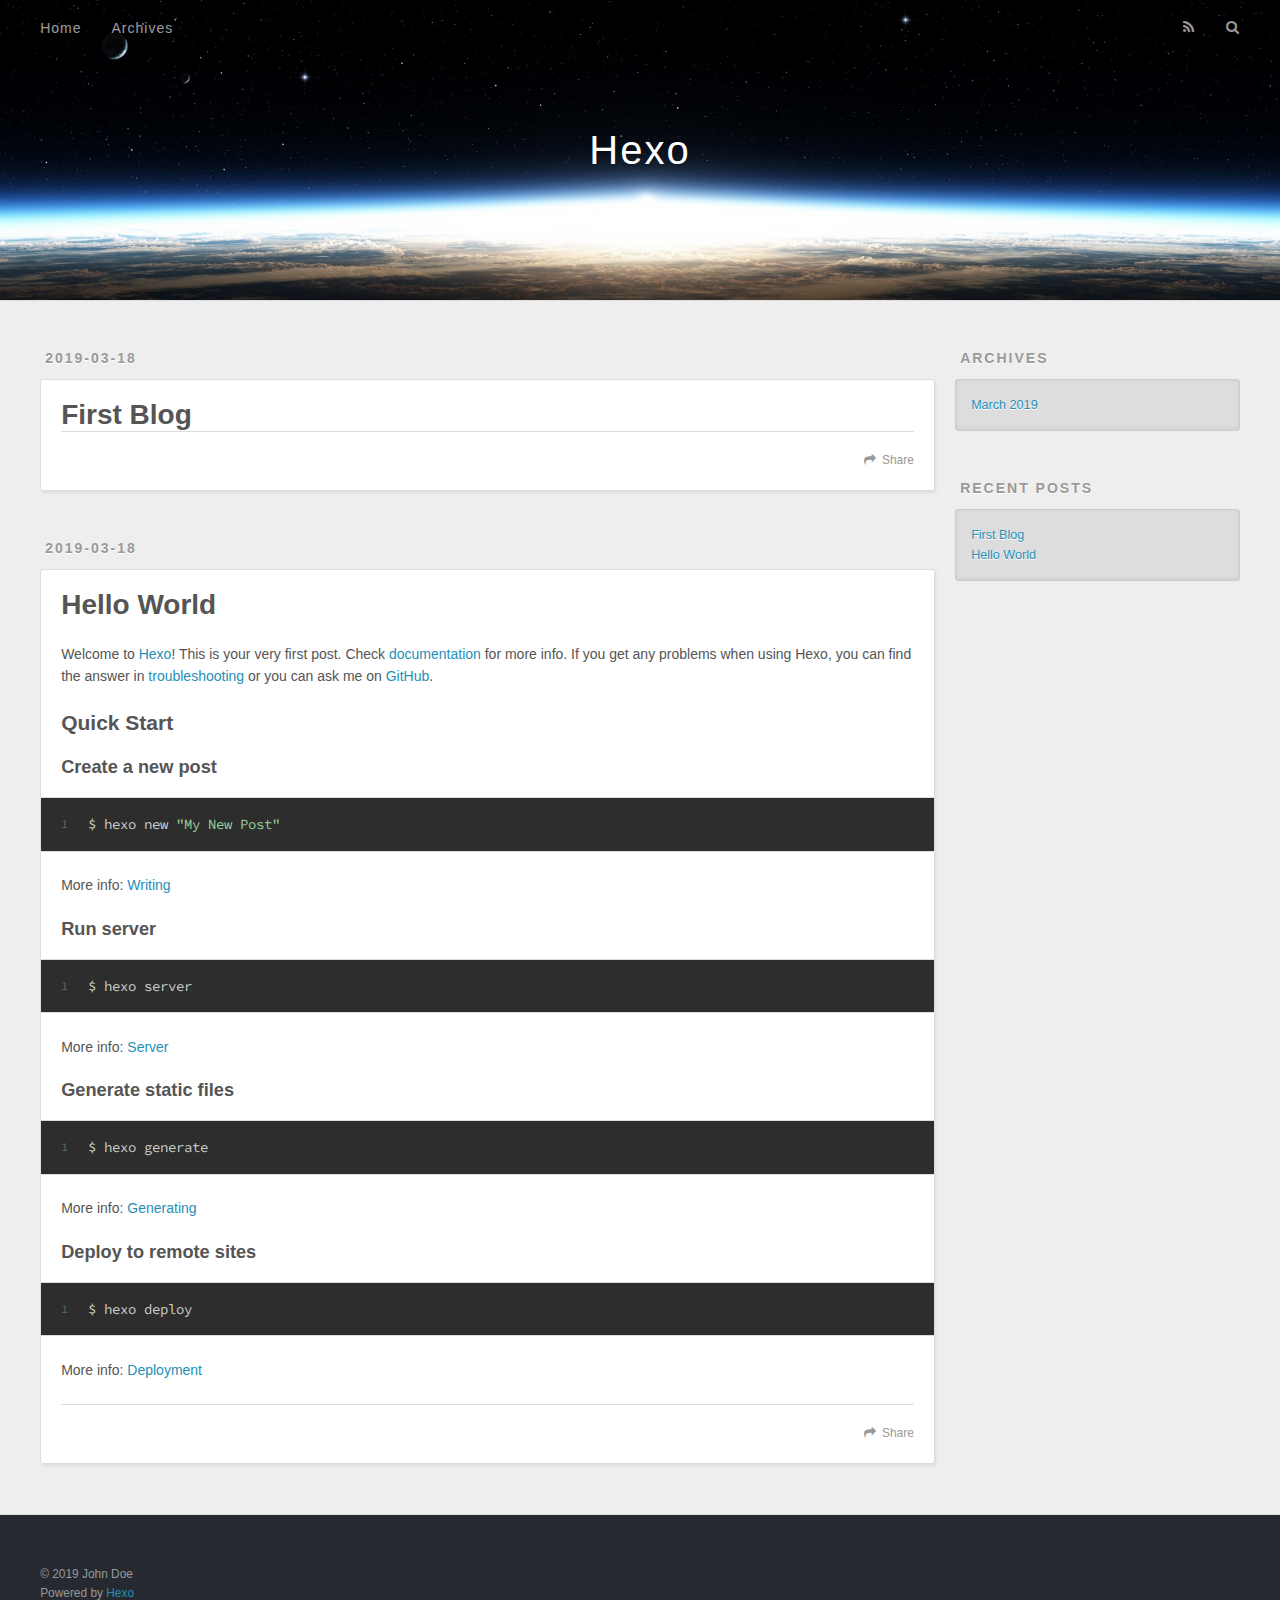
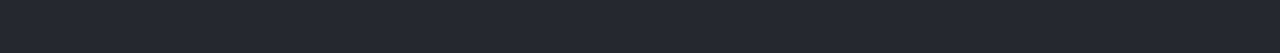
==== index.html @ 34f28dd3 "Site updated: 2019-03-18 21:57:02" ====
<!DOCTYPE html>
<html>
<head><meta name="generator" content="Hexo 3.8.0">
  <meta charset="utf-8">
  

  
  <title>Hexo</title>
  <meta name="viewport" content="width=device-width, initial-scale=1, maximum-scale=1">
  <meta property="og:type" content="website">
<meta property="og:title" content="Hexo">
<meta property="og:url" content="http://yoursite.com/index.html">
<meta property="og:site_name" content="Hexo">
<meta property="og:locale" content="default">
<meta name="twitter:card" content="summary">
<meta name="twitter:title" content="Hexo">
  
    <link rel="alternate" href="/atom.xml" title="Hexo" type="application/atom+xml">
  
  
    <link rel="icon" href="/favicon.png">
  
  
    <link href="//fonts.googleapis.com/css?family=Source+Code+Pro" rel="stylesheet" type="text/css">
  
  <link rel="stylesheet" href="/css/style.css">
</head>
</html>
<body>
  <div id="container">
    <div id="wrap">
      <header id="header">
  <div id="banner"></div>
  <div id="header-outer" class="outer">
    <div id="header-title" class="inner">
      <h1 id="logo-wrap">
        <a href="/" id="logo">Hexo</a>
      </h1>
      
    </div>
    <div id="header-inner" class="inner">
      <nav id="main-nav">
        <a id="main-nav-toggle" class="nav-icon"></a>
        
          <a class="main-nav-link" href="/">Home</a>
        
          <a class="main-nav-link" href="/archives">Archives</a>
        
      </nav>
      <nav id="sub-nav">
        
          <a id="nav-rss-link" class="nav-icon" href="/atom.xml" title="RSS Feed"></a>
        
        <a id="nav-search-btn" class="nav-icon" title="Search"></a>
      </nav>
      <div id="search-form-wrap">
        <form action="//google.com/search" method="get" accept-charset="UTF-8" class="search-form"><input type="search" name="q" class="search-form-input" placeholder="Search"><button type="submit" class="search-form-submit">&#xF002;</button><input type="hidden" name="sitesearch" value="http://yoursite.com"></form>
      </div>
    </div>
  </div>
</header>
      <div class="outer">
        <section id="main">
  
    <article id="post-First-Blog" class="article article-type-post" itemscope itemprop="blogPost">
  <div class="article-meta">
    <a href="/2019/03/18/First-Blog/" class="article-date">
  <time datetime="2019-03-18T13:56:18.000Z" itemprop="datePublished">2019-03-18</time>
</a>
    
  </div>
  <div class="article-inner">
    
    
      <header class="article-header">
        
  
    <h1 itemprop="name">
      <a class="article-title" href="/2019/03/18/First-Blog/">First Blog</a>
    </h1>
  

      </header>
    
    <div class="article-entry" itemprop="articleBody">
      
        
      
    </div>
    <footer class="article-footer">
      <a data-url="http://yoursite.com/2019/03/18/First-Blog/" data-id="cjteexrfp0001g3ovxm70v7v3" class="article-share-link">Share</a>
      
      
    </footer>
  </div>
  
</article>


  
    <article id="post-hello-world" class="article article-type-post" itemscope itemprop="blogPost">
  <div class="article-meta">
    <a href="/2019/03/18/hello-world/" class="article-date">
  <time datetime="2019-03-18T13:28:15.375Z" itemprop="datePublished">2019-03-18</time>
</a>
    
  </div>
  <div class="article-inner">
    
    
      <header class="article-header">
        
  
    <h1 itemprop="name">
      <a class="article-title" href="/2019/03/18/hello-world/">Hello World</a>
    </h1>
  

      </header>
    
    <div class="article-entry" itemprop="articleBody">
      
        <p>Welcome to <a href="https://hexo.io/" target="_blank" rel="noopener">Hexo</a>! This is your very first post. Check <a href="https://hexo.io/docs/" target="_blank" rel="noopener">documentation</a> for more info. If you get any problems when using Hexo, you can find the answer in <a href="https://hexo.io/docs/troubleshooting.html" target="_blank" rel="noopener">troubleshooting</a> or you can ask me on <a href="https://github.com/hexojs/hexo/issues" target="_blank" rel="noopener">GitHub</a>.</p>
<h2 id="Quick-Start"><a href="#Quick-Start" class="headerlink" title="Quick Start"></a>Quick Start</h2><h3 id="Create-a-new-post"><a href="#Create-a-new-post" class="headerlink" title="Create a new post"></a>Create a new post</h3><figure class="highlight bash"><table><tr><td class="gutter"><pre><span class="line">1</span><br></pre></td><td class="code"><pre><span class="line">$ hexo new <span class="string">"My New Post"</span></span><br></pre></td></tr></table></figure>
<p>More info: <a href="https://hexo.io/docs/writing.html" target="_blank" rel="noopener">Writing</a></p>
<h3 id="Run-server"><a href="#Run-server" class="headerlink" title="Run server"></a>Run server</h3><figure class="highlight bash"><table><tr><td class="gutter"><pre><span class="line">1</span><br></pre></td><td class="code"><pre><span class="line">$ hexo server</span><br></pre></td></tr></table></figure>
<p>More info: <a href="https://hexo.io/docs/server.html" target="_blank" rel="noopener">Server</a></p>
<h3 id="Generate-static-files"><a href="#Generate-static-files" class="headerlink" title="Generate static files"></a>Generate static files</h3><figure class="highlight bash"><table><tr><td class="gutter"><pre><span class="line">1</span><br></pre></td><td class="code"><pre><span class="line">$ hexo generate</span><br></pre></td></tr></table></figure>
<p>More info: <a href="https://hexo.io/docs/generating.html" target="_blank" rel="noopener">Generating</a></p>
<h3 id="Deploy-to-remote-sites"><a href="#Deploy-to-remote-sites" class="headerlink" title="Deploy to remote sites"></a>Deploy to remote sites</h3><figure class="highlight bash"><table><tr><td class="gutter"><pre><span class="line">1</span><br></pre></td><td class="code"><pre><span class="line">$ hexo deploy</span><br></pre></td></tr></table></figure>
<p>More info: <a href="https://hexo.io/docs/deployment.html" target="_blank" rel="noopener">Deployment</a></p>

      
    </div>
    <footer class="article-footer">
      <a data-url="http://yoursite.com/2019/03/18/hello-world/" data-id="cjteexrfd0000g3ov38d8cjdl" class="article-share-link">Share</a>
      
      
    </footer>
  </div>
  
</article>


  


</section>
        
          <aside id="sidebar">
  
    

  
    

  
    
  
    
  <div class="widget-wrap">
    <h3 class="widget-title">Archives</h3>
    <div class="widget">
      <ul class="archive-list"><li class="archive-list-item"><a class="archive-list-link" href="/archives/2019/03/">March 2019</a></li></ul>
    </div>
  </div>


  
    
  <div class="widget-wrap">
    <h3 class="widget-title">Recent Posts</h3>
    <div class="widget">
      <ul>
        
          <li>
            <a href="/2019/03/18/First-Blog/">First Blog</a>
          </li>
        
          <li>
            <a href="/2019/03/18/hello-world/">Hello World</a>
          </li>
        
      </ul>
    </div>
  </div>

  
</aside>
        
      </div>
      <footer id="footer">
  
  <div class="outer">
    <div id="footer-info" class="inner">
      &copy; 2019 John Doe<br>
      Powered by <a href="http://hexo.io/" target="_blank">Hexo</a>
    </div>
  </div>
</footer>
    </div>
    <nav id="mobile-nav">
  
    <a href="/" class="mobile-nav-link">Home</a>
  
    <a href="/archives" class="mobile-nav-link">Archives</a>
  
</nav>
    

<script src="//ajax.googleapis.com/ajax/libs/jquery/2.0.3/jquery.min.js"></script>


  <link rel="stylesheet" href="/fancybox/jquery.fancybox.css">
  <script src="/fancybox/jquery.fancybox.pack.js"></script>


<script src="/js/script.js"></script>



  </div>
</body>
</html>
---- css/style.css ----
body {
  width: 100%;
}
body:before,
body:after {
  content: "";
  display: table;
}
body:after {
  clear: both;
}
html,
body,
div,
span,
applet,
object,
iframe,
h1,
h2,
h3,
h4,
h5,
h6,
p,
blockquote,
pre,
a,
abbr,
acronym,
address,
big,
cite,
code,
del,
dfn,
em,
img,
ins,
kbd,
q,
s,
samp,
small,
strike,
strong,
sub,
sup,
tt,
var,
dl,
dt,
dd,
ol,
ul,
li,
fieldset,
form,
label,
legend,
table,
caption,
tbody,
tfoot,
thead,
tr,
th,
td {
  margin: 0;
  padding: 0;
  border: 0;
  outline: 0;
  font-weight: inherit;
  font-style: inherit;
  font-family: inherit;
  font-size: 100%;
  vertical-align: baseline;
}
body {
  line-height: 1;
  color: #000;
  background: #fff;
}
ol,
ul {
  list-style: none;
}
table {
  border-collapse: separate;
  border-spacing: 0;
  vertical-align: middle;
}
caption,
th,
td {
  text-align: left;
  font-weight: normal;
  vertical-align: middle;
}
a img {
  border: none;
}
input,
button {
  margin: 0;
  padding: 0;
}
input::-moz-focus-inner,
button::-moz-focus-inner {
  border: 0;
  padding: 0;
}
@font-face {
  font-family: FontAwesome;
  font-style: normal;
  font-weight: normal;
  src: url("fonts/fontawesome-webfont.eot?v=#4.0.3");
  src: url("fonts/fontawesome-webfont.eot?#iefix&v=#4.0.3") format("embedded-opentype"), url("fonts/fontawesome-webfont.woff?v=#4.0.3") format("woff"), url("fonts/fontawesome-webfont.ttf?v=#4.0.3") format("truetype"), url("fonts/fontawesome-webfont.svg#fontawesomeregular?v=#4.0.3") format("svg");
}
html,
body,
#container {
  height: 100%;
}
body {
  background: #eee;
  font: 14px -apple-system, BlinkMacSystemFont, "Segoe UI", "Roboto", "Oxygen", "Ubuntu", "Cantarell", "Fira Sans", "Droid Sans", "Helvetica Neue", sans-serif;
  -webkit-text-size-adjust: 100%;
}
.outer {
  max-width: 1220px;
  margin: 0 auto;
  padding: 0 20px;
}
.outer:before,
.outer:after {
  content: "";
  display: table;
}
.outer:after {
  clear: both;
}
.inner {
  display: inline;
  float: left;
  width: 98.33333333333333%;
  margin: 0 0.833333333333333%;
}
.left,
.alignleft {
  float: left;
}
.right,
.alignright {
  float: right;
}
.clear {
  clear: both;
}
#container {
  position: relative;
}
.mobile-nav-on {
  overflow: hidden;
}
#wrap {
  height: 100%;
  width: 100%;
  position: absolute;
  top: 0;
  left: 0;
  -webkit-transition: 0.2s ease-out;
  -moz-transition: 0.2s ease-out;
  -ms-transition: 0.2s ease-out;
  transition: 0.2s ease-out;
  z-index: 1;
  background: #eee;
}
.mobile-nav-on #wrap {
  left: 280px;
}
@media screen and (min-width: 768px) {
  #main {
    display: inline;
    float: left;
    width: 73.33333333333333%;
    margin: 0 0.833333333333333%;
  }
}
.article-date,
.article-category-link,
.archive-year,
.widget-title {
  text-decoration: none;
  text-transform: uppercase;
  letter-spacing: 2px;
  color: #999;
  margin-bottom: 1em;
  margin-left: 5px;
  line-height: 1em;
  text-shadow: 0 1px #fff;
  font-weight: bold;
}
.article-inner,
.archive-article-inner {
  background: #fff;
  -webkit-box-shadow: 1px 2px 3px #ddd;
  box-shadow: 1px 2px 3px #ddd;
  border: 1px solid #ddd;
  border-radius: 3px;
}
.article-entry h1,
.widget h1 {
  font-size: 2em;
}
.article-entry h2,
.widget h2 {
  font-size: 1.5em;
}
.article-entry h3,
.widget h3 {
  font-size: 1.3em;
}
.article-entry h4,
.widget h4 {
  font-size: 1.2em;
}
.article-entry h5,
.widget h5 {
  font-size: 1em;
}
.article-entry h6,
.widget h6 {
  font-size: 1em;
  color: #999;
}
.article-entry hr,
.widget hr {
  border: 1px dashed #ddd;
}
.article-entry strong,
.widget strong {
  font-weight: bold;
}
.article-entry em,
.widget em,
.article-entry cite,
.widget cite {
  font-style: italic;
}
.article-entry sup,
.widget sup,
.article-entry sub,
.widget sub {
  font-size: 0.75em;
  line-height: 0;
  position: relative;
  vertical-align: baseline;
}
.article-entry sup,
.widget sup {
  top: -0.5em;
}
.article-entry sub,
.widget sub {
  bottom: -0.2em;
}
.article-entry small,
.widget small {
  font-size: 0.85em;
}
.article-entry acronym,
.widget acronym,
.article-entry abbr,
.widget abbr {
  border-bottom: 1px dotted;
}
.article-entry ul,
.widget ul,
.article-entry ol,
.widget ol,
.article-entry dl,
.widget dl {
  margin: 0 20px;
  line-height: 1.6em;
}
.article-entry ul ul,
.widget ul ul,
.article-entry ol ul,
.widget ol ul,
.article-entry ul ol,
.widget ul ol,
.article-entry ol ol,
.widget ol ol {
  margin-top: 0;
  margin-bottom: 0;
}
.article-entry ul,
.widget ul {
  list-style: disc;
}
.article-entry ol,
.widget ol {
  list-style: decimal;
}
.article-entry dt,
.widget dt {
  font-weight: bold;
}
#header {
  height: 300px;
  position: relative;
  border-bottom: 1px solid #ddd;
}
#header:before,
#header:after {
  content: "";
  position: absolute;
  left: 0;
  right: 0;
  height: 40px;
}
#header:before {
  top: 0;
  background: -webkit-linear-gradient(rgba(0,0,0,0.2), transparent);
  background: -moz-linear-gradient(rgba(0,0,0,0.2), transparent);
  background: -ms-linear-gradient(rgba(0,0,0,0.2), transparent);
  background: linear-gradient(rgba(0,0,0,0.2), transparent);
}
#header:after {
  bottom: 0;
  background: -webkit-linear-gradient(transparent, rgba(0,0,0,0.2));
  background: -moz-linear-gradient(transparent, rgba(0,0,0,0.2));
  background: -ms-linear-gradient(transparent, rgba(0,0,0,0.2));
  background: linear-gradient(transparent, rgba(0,0,0,0.2));
}
#header-outer {
  height: 100%;
  position: relative;
}
#header-inner {
  position: relative;
  overflow: hidden;
}
#banner {
  position: absolute;
  top: 0;
  left: 0;
  width: 100%;
  height: 100%;
  background: url("images/banner.jpg") center #000;
  -webkit-background-size: cover;
  -moz-background-size: cover;
  background-size: cover;
  z-index: -1;
}
#header-title {
  text-align: center;
  height: 40px;
  position: absolute;
  top: 50%;
  left: 0;
  margin-top: -20px;
}
#logo,
#subtitle {
  text-decoration: none;
  color: #fff;
  font-weight: 300;
  text-shadow: 0 1px 4px rgba(0,0,0,0.3);
}
#logo {
  font-size: 40px;
  line-height: 40px;
  letter-spacing: 2px;
}
#subtitle {
  font-size: 16px;
  line-height: 16px;
  letter-spacing: 1px;
}
#subtitle-wrap {
  margin-top: 16px;
}
#main-nav {
  float: left;
  margin-left: -15px;
}
.nav-icon,
.main-nav-link {
  float: left;
  color: #fff;
  opacity: 0.6;
  text-decoration: none;
  text-shadow: 0 1px rgba(0,0,0,0.2);
  -webkit-transition: opacity 0.2s;
  -moz-transition: opacity 0.2s;
  -ms-transition: opacity 0.2s;
  transition: opacity 0.2s;
  display: block;
  padding: 20px 15px;
}
.nav-icon:hover,
.main-nav-link:hover {
  opacity: 1;
}
.nav-icon {
  font-family: FontAwesome;
  text-align: center;
  font-size: 14px;
  width: 14px;
  height: 14px;
  padding: 20px 15px;
  position: relative;
  cursor: pointer;
}
.main-nav-link {
  font-weight: 300;
  letter-spacing: 1px;
}
@media screen and (max-width: 479px) {
  .main-nav-link {
    display: none;
  }
}
#main-nav-toggle {
  display: none;
}
#main-nav-toggle:before {
  content: "\f0c9";
}
@media screen and (max-width: 479px) {
  #main-nav-toggle {
    display: block;
  }
}
#sub-nav {
  float: right;
  margin-right: -15px;
}
#nav-rss-link:before {
  content: "\f09e";
}
#nav-search-btn:before {
  content: "\f002";
}
#search-form-wrap {
  position: absolute;
  top: 15px;
  width: 150px;
  height: 30px;
  right: -150px;
  opacity: 0;
  -webkit-transition: 0.2s ease-out;
  -moz-transition: 0.2s ease-out;
  -ms-transition: 0.2s ease-out;
  transition: 0.2s ease-out;
}
#search-form-wrap.on {
  opacity: 1;
  right: 0;
}
@media screen and (max-width: 479px) {
  #search-form-wrap {
    width: 100%;
    right: -100%;
  }
}
.search-form {
  position: absolute;
  top: 0;
  left: 0;
  right: 0;
  background: #fff;
  padding: 5px 15px;
  border-radius: 15px;
  -webkit-box-shadow: 0 0 10px rgba(0,0,0,0.3);
  box-shadow: 0 0 10px rgba(0,0,0,0.3);
}
.search-form-input {
  border: none;
  background: none;
  color: #555;
  width: 100%;
  font: 13px -apple-system, BlinkMacSystemFont, "Segoe UI", "Roboto", "Oxygen", "Ubuntu", "Cantarell", "Fira Sans", "Droid Sans", "Helvetica Neue", sans-serif;
  outline: none;
}
.search-form-input::-webkit-search-results-decoration,
.search-form-input::-webkit-search-cancel-button {
  -webkit-appearance: none;
}
.search-form-submit {
  position: absolute;
  top: 50%;
  right: 10px;
  margin-top: -7px;
  font: 13px FontAwesome;
  border: none;
  background: none;
  color: #bbb;
  cursor: pointer;
}
.search-form-submit:hover,
.search-form-submit:focus {
  color: #777;
}
.article {
  margin: 50px 0;
}
.article-inner {
  overflow: hidden;
}
.article-meta:before,
.article-meta:after {
  content: "";
  display: table;
}
.article-meta:after {
  clear: both;
}
.article-date {
  float: left;
}
.article-category {
  float: left;
  line-height: 1em;
  color: #ccc;
  text-shadow: 0 1px #fff;
  margin-left: 8px;
}
.article-category:before {
  content: "\2022";
}
.article-category-link {
  margin: 0 12px 1em;
}
.article-header {
  padding: 20px 20px 0;
}
.article-title {
  text-decoration: none;
  font-size: 2em;
  font-weight: bold;
  color: #555;
  line-height: 1.1em;
  -webkit-transition: color 0.2s;
  -moz-transition: color 0.2s;
  -ms-transition: color 0.2s;
  transition: color 0.2s;
}
a.article-title:hover {
  color: #258fb8;
}
.article-entry {
  color: #555;
  padding: 0 20px;
}
.article-entry:before,
.article-entry:after {
  content: "";
  display: table;
}
.article-entry:after {
  clear: both;
}
.article-entry p,
.article-entry table {
  line-height: 1.6em;
  margin: 1.6em 0;
}
.article-entry h1,
.article-entry h2,
.article-entry h3,
.article-entry h4,
.article-entry h5,
.article-entry h6 {
  font-weight: bold;
}
.article-entry h1,
.article-entry h2,
.article-entry h3,
.article-entry h4,
.article-entry h5,
.article-entry h6 {
  line-height: 1.1em;
  margin: 1.1em 0;
}
.article-entry a {
  color: #258fb8;
  text-decoration: none;
}
.article-entry a:hover {
  text-decoration: underline;
}
.article-entry ul,
.article-entry ol,
.article-entry dl {
  margin-top: 1.6em;
  margin-bottom: 1.6em;
}
.article-entry img,
.article-entry video {
  max-width: 100%;
  height: auto;
  display: block;
  margin: auto;
}
.article-entry iframe {
  border: none;
}
.article-entry table {
  width: 100%;
  border-collapse: collapse;
  border-spacing: 0;
}
.article-entry th {
  font-weight: bold;
  border-bottom: 3px solid #ddd;
  padding-bottom: 0.5em;
}
.article-entry td {
  border-bottom: 1px solid #ddd;
  padding: 10px 0;
}
.article-entry blockquote {
  font-family: Georgia, "Times New Roman", serif;
  font-size: 1.4em;
  margin: 1.6em 20px;
  text-align: center;
}
.article-entry blockquote footer {
  font-size: 14px;
  margin: 1.6em 0;
  font-family: -apple-system, BlinkMacSystemFont, "Segoe UI", "Roboto", "Oxygen", "Ubuntu", "Cantarell", "Fira Sans", "Droid Sans", "Helvetica Neue", sans-serif;
}
.article-entry blockquote footer cite:before {
  content: "—";
  padding: 0 0.5em;
}
.article-entry .pullquote {
  text-align: left;
  width: 45%;
  margin: 0;
}
.article-entry .pullquote.left {
  margin-left: 0.5em;
  margin-right: 1em;
}
.article-entry .pullquote.right {
  margin-right: 0.5em;
  margin-left: 1em;
}
.article-entry .caption {
  color: #999;
  display: block;
  font-size: 0.9em;
  margin-top: 0.5em;
  position: relative;
  text-align: center;
}
.article-entry .video-container {
  position: relative;
  padding-top: 56.25%;
  height: 0;
  overflow: hidden;
}
.article-entry .video-container iframe,
.article-entry .video-container object,
.article-entry .video-container embed {
  position: absolute;
  top: 0;
  left: 0;
  width: 100%;
  height: 100%;
  margin-top: 0;
}
.article-more-link a {
  display: inline-block;
  line-height: 1em;
  padding: 6px 15px;
  border-radius: 15px;
  background: #eee;
  color: #999;
  text-shadow: 0 1px #fff;
  text-decoration: none;
}
.article-more-link a:hover {
  background: #258fb8;
  color: #fff;
  text-decoration: none;
  text-shadow: 0 1px #1e7293;
}
.article-footer {
  font-size: 0.85em;
  line-height: 1.6em;
  border-top: 1px solid #ddd;
  padding-top: 1.6em;
  margin: 0 20px 20px;
}
.article-footer:before,
.article-footer:after {
  content: "";
  display: table;
}
.article-footer:after {
  clear: both;
}
.article-footer a {
  color: #999;
  text-decoration: none;
}
.article-footer a:hover {
  color: #555;
}
.article-tag-list-item {
  float: left;
  margin-right: 10px;
}
.article-tag-list-link:before {
  content: "#";
}
.article-comment-link {
  float: right;
}
.article-comment-link:before {
  content: "\f075";
  font-family: FontAwesome;
  padding-right: 8px;
}
.article-share-link {
  cursor: pointer;
  float: right;
  margin-left: 20px;
}
.article-share-link:before {
  content: "\f064";
  font-family: FontAwesome;
  padding-right: 6px;
}
#article-nav {
  position: relative;
}
#article-nav:before,
#article-nav:after {
  content: "";
  display: table;
}
#article-nav:after {
  clear: both;
}
@media screen and (min-width: 768px) {
  #article-nav {
    margin: 50px 0;
  }
  #article-nav:before {
    width: 8px;
    height: 8px;
    position: absolute;
    top: 50%;
    left: 50%;
    margin-top: -4px;
    margin-left: -4px;
    content: "";
    border-radius: 50%;
    background: #ddd;
    -webkit-box-shadow: 0 1px 2px #fff;
    box-shadow: 0 1px 2px #fff;
  }
}
.article-nav-link-wrap {
  text-decoration: none;
  text-shadow: 0 1px #fff;
  color: #999;
  -webkit-box-sizing: border-box;
  -moz-box-sizing: border-box;
  box-sizing: border-box;
  margin-top: 50px;
  text-align: center;
  display: block;
}
.article-nav-link-wrap:hover {
  color: #555;
}
@media screen and (min-width: 768px) {
  .article-nav-link-wrap {
    width: 50%;
    margin-top: 0;
  }
}
@media screen and (min-width: 768px) {
  #article-nav-newer {
    float: left;
    text-align: right;
    padding-right: 20px;
  }
}
@media screen and (min-width: 768px) {
  #article-nav-older {
    float: right;
    text-align: left;
    padding-left: 20px;
  }
}
.article-nav-caption {
  text-transform: uppercase;
  letter-spacing: 2px;
  color: #ddd;
  line-height: 1em;
  font-weight: bold;
}
#article-nav-newer .article-nav-caption {
  margin-right: -2px;
}
.article-nav-title {
  font-size: 0.85em;
  line-height: 1.6em;
  margin-top: 0.5em;
}
.article-share-box {
  position: absolute;
  display: none;
  background: #fff;
  -webkit-box-shadow: 1px 2px 10px rgba(0,0,0,0.2);
  box-shadow: 1px 2px 10px rgba(0,0,0,0.2);
  border-radius: 3px;
  margin-left: -145px;
  overflow: hidden;
  z-index: 1;
}
.article-share-box.on {
  display: block;
}
.article-share-input {
  width: 100%;
  background: none;
  -webkit-box-sizing: border-box;
  -moz-box-sizing: border-box;
  box-sizing: border-box;
  font: 14px -apple-system, BlinkMacSystemFont, "Segoe UI", "Roboto", "Oxygen", "Ubuntu", "Cantarell", "Fira Sans", "Droid Sans", "Helvetica Neue", sans-serif;
  padding: 0 15px;
  color: #555;
  outline: none;
  border: 1px solid #ddd;
  border-radius: 3px 3px 0 0;
  height: 36px;
  line-height: 36px;
}
.article-share-links {
  background: #eee;
}
.article-share-links:before,
.article-share-links:after {
  content: "";
  display: table;
}
.article-share-links:after {
  clear: both;
}
.article-share-twitter,
.article-share-facebook,
.article-share-pinterest,
.article-share-google {
  width: 50px;
  height: 36px;
  display: block;
  float: left;
  position: relative;
  color: #999;
  text-shadow: 0 1px #fff;
}
.article-share-twitter:before,
.article-share-facebook:before,
.article-share-pinterest:before,
.article-share-google:before {
  font-size: 20px;
  font-family: FontAwesome;
  width: 20px;
  height: 20px;
  position: absolute;
  top: 50%;
  left: 50%;
  margin-top: -10px;
  margin-left: -10px;
  text-align: center;
}
.article-share-twitter:hover,
.article-share-facebook:hover,
.article-share-pinterest:hover,
.article-share-google:hover {
  color: #fff;
}
.article-share-twitter:before {
  content: "\f099";
}
.article-share-twitter:hover {
  background: #00aced;
  text-shadow: 0 1px #008abe;
}
.article-share-facebook:before {
  content: "\f09a";
}
.article-share-facebook:hover {
  background: #3b5998;
  text-shadow: 0 1px #2f477a;
}
.article-share-pinterest:before {
  content: "\f0d2";
}
.article-share-pinterest:hover {
  background: #cb2027;
  text-shadow: 0 1px #a21a1f;
}
.article-share-google:before {
  content: "\f0d5";
}
.article-share-google:hover {
  background: #dd4b39;
  text-shadow: 0 1px #be3221;
}
.article-gallery {
  background: #000;
  position: relative;
}
.article-gallery-photos {
  position: relative;
  overflow: hidden;
}
.article-gallery-img {
  display: none;
  max-width: 100%;
}
.article-gallery-img:first-child {
  display: block;
}
.article-gallery-img.loaded {
  position: absolute;
  display: block;
}
.article-gallery-img img {
  display: block;
  max-width: 100%;
  margin: 0 auto;
}
#comments {
  background: #fff;
  -webkit-box-shadow: 1px 2px 3px #ddd;
  box-shadow: 1px 2px 3px #ddd;
  padding: 20px;
  border: 1px solid #ddd;
  border-radius: 3px;
  margin: 50px 0;
}
#comments a {
  color: #258fb8;
}
.archives-wrap {
  margin: 50px 0;
}
.archives:before,
.archives:after {
  content: "";
  display: table;
}
.archives:after {
  clear: both;
}
.archive-year-wrap {
  margin-bottom: 1em;
}
.archives {
  -webkit-column-gap: 10px;
  -moz-column-gap: 10px;
  column-gap: 10px;
}
@media screen and (min-width: 480px) and (max-width: 767px) {
  .archives {
    -webkit-column-count: 2;
    -moz-column-count: 2;
    column-count: 2;
  }
}
@media screen and (min-width: 768px) {
  .archives {
    -webkit-column-count: 3;
    -moz-column-count: 3;
    column-count: 3;
  }
}
.archive-article {
  -webkit-column-break-inside: avoid;
  page-break-inside: avoid;
  overflow: hidden;
  break-inside: avoid-column;
}
.archive-article-inner {
  padding: 10px;
  margin-bottom: 15px;
}
.archive-article-title {
  text-decoration: none;
  font-weight: bold;
  color: #555;
  -webkit-transition: color 0.2s;
  -moz-transition: color 0.2s;
  -ms-transition: color 0.2s;
  transition: color 0.2s;
  line-height: 1.6em;
}
.archive-article-title:hover {
  color: #258fb8;
}
.archive-article-footer {
  margin-top: 1em;
}
.archive-article-date {
  color: #999;
  text-decoration: none;
  font-size: 0.85em;
  line-height: 1em;
  margin-bottom: 0.5em;
  display: block;
}
#page-nav {
  margin: 50px auto;
  background: #fff;
  -webkit-box-shadow: 1px 2px 3px #ddd;
  box-shadow: 1px 2px 3px #ddd;
  border: 1px solid #ddd;
  border-radius: 3px;
  text-align: center;
  color: #999;
  overflow: hidden;
}
#page-nav:before,
#page-nav:after {
  content: "";
  display: table;
}
#page-nav:after {
  clear: both;
}
#page-nav a,
#page-nav span {
  padding: 10px 20px;
  line-height: 1;
  height: 2ex;
}
#page-nav a {
  color: #999;
  text-decoration: none;
}
#page-nav a:hover {
  background: #999;
  color: #fff;
}
#page-nav .prev {
  float: left;
}
#page-nav .next {
  float: right;
}
#page-nav .page-number {
  display: inline-block;
}
@media screen and (max-width: 479px) {
  #page-nav .page-number {
    display: none;
  }
}
#page-nav .current {
  color: #555;
  font-weight: bold;
}
#page-nav .space {
  color: #ddd;
}
#footer {
  background: #262a30;
  padding: 50px 0;
  border-top: 1px solid #ddd;
  color: #999;
}
#footer a {
  color: #258fb8;
  text-decoration: none;
}
#footer a:hover {
  text-decoration: underline;
}
#footer-info {
  line-height: 1.6em;
  font-size: 0.85em;
}
.article-entry pre,
.article-entry .highlight {
  background: #2d2d2d;
  margin: 0 -20px;
  padding: 15px 20px;
  border-style: solid;
  border-color: #ddd;
  border-width: 1px 0;
  overflow: auto;
  color: #ccc;
  line-height: 22.400000000000002px;
}
.article-entry .highlight .gutter pre,
.article-entry .gist .gist-file .gist-data .line-numbers {
  color: #666;
  font-size: 0.85em;
}
.article-entry pre,
.article-entry code {
  font-family: "Source Code Pro", Consolas, Monaco, Menlo, Consolas, monospace;
}
.article-entry code {
  background: #eee;
  text-shadow: 0 1px #fff;
  padding: 0 0.3em;
}
.article-entry pre code {
  background: none;
  text-shadow: none;
  padding: 0;
}
.article-entry .highlight pre {
  border: none;
  margin: 0;
  padding: 0;
}
.article-entry .highlight table {
  margin: 0;
  width: auto;
}
.article-entry .highlight td {
  border: none;
  padding: 0;
}
.article-entry .highlight figcaption {
  font-size: 0.85em;
  color: #999;
  line-height: 1em;
  margin-bottom: 1em;
}
.article-entry .highlight figcaption:before,
.article-entry .highlight figcaption:after {
  content: "";
  display: table;
}
.article-entry .highlight figcaption:after {
  clear: both;
}
.article-entry .highlight figcaption a {
  float: right;
}
.article-entry .highlight .gutter pre {
  text-align: right;
  padding-right: 20px;
}
.article-entry .highlight .line {
  height: 22.400000000000002px;
}
.article-entry .highlight .line.marked {
  background: #515151;
}
.article-entry .gist {
  margin: 0 -20px;
  border-style: solid;
  border-color: #ddd;
  border-width: 1px 0;
  background: #2d2d2d;
  padding: 15px 20px 15px 0;
}
.article-entry .gist .gist-file {
  border: none;
  font-family: "Source Code Pro", Consolas, Monaco, Menlo, Consolas, monospace;
  margin: 0;
}
.article-entry .gist .gist-file .gist-data {
  background: none;
  border: none;
}
.article-entry .gist .gist-file .gist-data .line-numbers {
  background: none;
  border: none;
  padding: 0 20px 0 0;
}
.article-entry .gist .gist-file .gist-data .line-data {
  padding: 0 !important;
}
.article-entry .gist .gist-file .highlight {
  margin: 0;
  padding: 0;
  border: none;
}
.article-entry .gist .gist-file .gist-meta {
  background: #2d2d2d;
  color: #999;
  font: 0.85em -apple-system, BlinkMacSystemFont, "Segoe UI", "Roboto", "Oxygen", "Ubuntu", "Cantarell", "Fira Sans", "Droid Sans", "Helvetica Neue", sans-serif;
  text-shadow: 0 0;
  padding: 0;
  margin-top: 1em;
  margin-left: 20px;
}
.article-entry .gist .gist-file .gist-meta a {
  color: #258fb8;
  font-weight: normal;
}
.article-entry .gist .gist-file .gist-meta a:hover {
  text-decoration: underline;
}
pre .comment,
pre .title {
  color: #999;
}
pre .variable,
pre .attribute,
pre .tag,
pre .regexp,
pre .ruby .constant,
pre .xml .tag .title,
pre .xml .pi,
pre .xml .doctype,
pre .html .doctype,
pre .css .id,
pre .css .class,
pre .css .pseudo {
  color: #f2777a;
}
pre .number,
pre .preprocessor,
pre .built_in,
pre .literal,
pre .params,
pre .constant {
  color: #f99157;
}
pre .class,
pre .ruby .class .title,
pre .css .rules .attribute {
  color: #9c9;
}
pre .string,
pre .value,
pre .inheritance,
pre .header,
pre .ruby .symbol,
pre .xml .cdata {
  color: #9c9;
}
pre .css .hexcolor {
  color: #6cc;
}
pre .function,
pre .python .decorator,
pre .python .title,
pre .ruby .function .title,
pre .ruby .title .keyword,
pre .perl .sub,
pre .javascript .title,
pre .coffeescript .title {
  color: #69c;
}
pre .keyword,
pre .javascript .function {
  color: #c9c;
}
@media screen and (max-width: 479px) {
  #mobile-nav {
    position: absolute;
    top: 0;
    left: 0;
    width: 280px;
    height: 100%;
    background: #191919;
    border-right: 1px solid #fff;
  }
}
@media screen and (max-width: 479px) {
  .mobile-nav-link {
    display: block;
    color: #999;
    text-decoration: none;
    padding: 15px 20px;
    font-weight: bold;
  }
  .mobile-nav-link:hover {
    color: #fff;
  }
}
@media screen and (min-width: 768px) {
  #sidebar {
    display: inline;
    float: left;
    width: 23.333333333333332%;
    margin: 0 0.833333333333333%;
  }
}
.widget-wrap {
  margin: 50px 0;
}
.widget {
  color: #777;
  text-shadow: 0 1px #fff;
  background: #ddd;
  -webkit-box-shadow: 0 -1px 4px #ccc inset;
  box-shadow: 0 -1px 4px #ccc inset;
  border: 1px solid #ccc;
  padding: 15px;
  border-radius: 3px;
}
.widget a {
  color: #258fb8;
  text-decoration: none;
}
.widget a:hover {
  text-decoration: underline;
}
.widget ul ul,
.widget ol ul,
.widget dl ul,
.widget ul ol,
.widget ol ol,
.widget dl ol,
.widget ul dl,
.widget ol dl,
.widget dl dl {
  margin-left: 15px;
  list-style: disc;
}
.widget {
  line-height: 1.6em;
  word-wrap: break-word;
  font-size: 0.9em;
}
.widget ul,
.widget ol {
  list-style: none;
  margin: 0;
}
.widget ul ul,
.widget ol ul,
.widget ul ol,
.widget ol ol {
  margin: 0 20px;
}
.widget ul ul,
.widget ol ul {
  list-style: disc;
}
.widget ul ol,
.widget ol ol {
  list-style: decimal;
}
.category-list-count,
.tag-list-count,
.archive-list-count {
  padding-left: 5px;
  color: #999;
  font-size: 0.85em;
}
.category-list-count:before,
.tag-list-count:before,
.archive-list-count:before {
  content: "(";
}
.category-list-count:after,
.tag-list-count:after,
.archive-list-count:after {
  content: ")";
}
.tagcloud a {
  margin-right: 5px;
  display: inline-block;
}
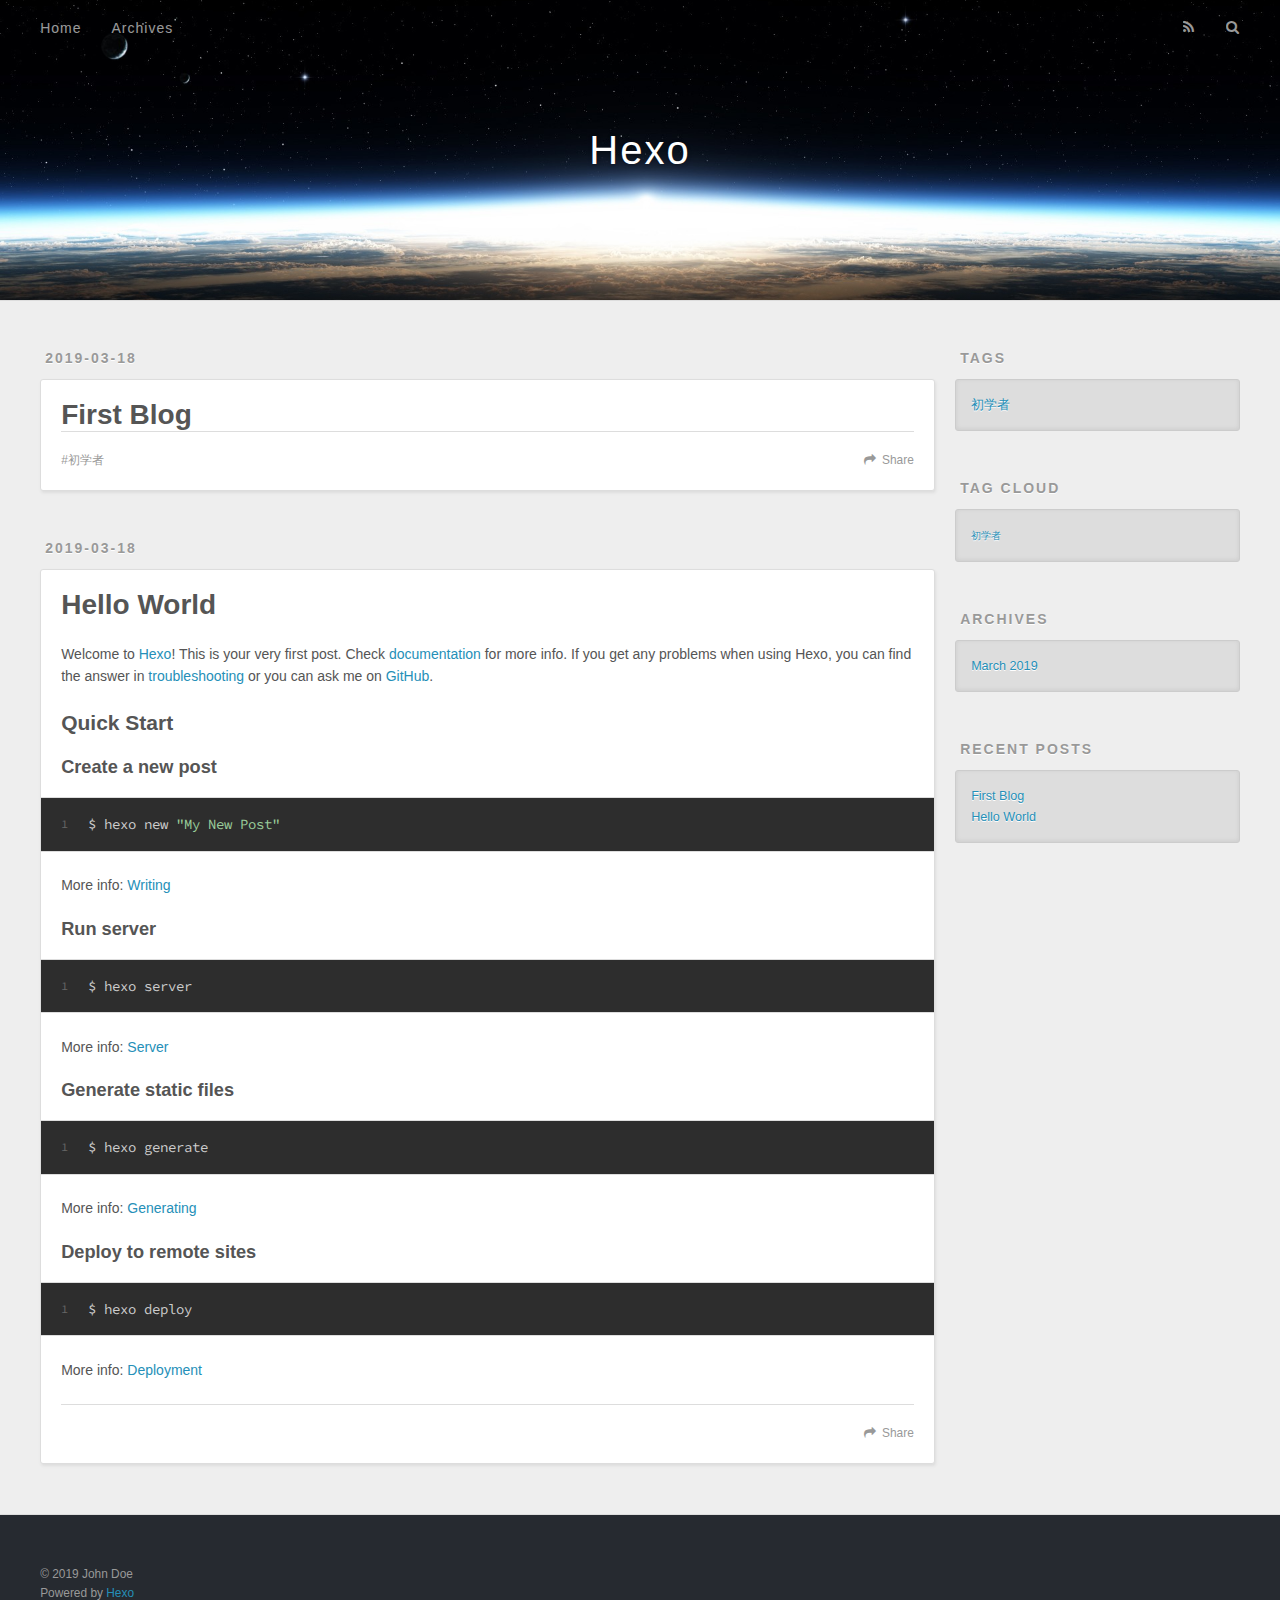
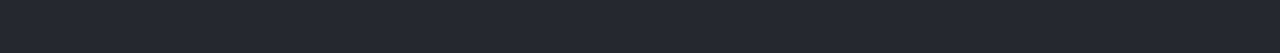
==== commit 151011c4: "Site updated: 2019-03-18 22:01:10" ====
--- a/index.html
+++ b/index.html
@@ -91,6 +91,8 @@
       <a data-url="http://yoursite.com/2019/03/18/First-Blog/" data-id="cjteexrfp0001g3ovxm70v7v3" class="article-share-link">Share</a>
       
       
+  <ul class="article-tag-list"><li class="article-tag-list-item"><a class="article-tag-list-link" href="/tags/初学者/">初学者</a></li></ul>
+
     </footer>
   </div>
   
@@ -153,9 +155,23 @@
 
   
     
-
-  
-    
+  <div class="widget-wrap">
+    <h3 class="widget-title">Tags</h3>
+    <div class="widget">
+      <ul class="tag-list"><li class="tag-list-item"><a class="tag-list-link" href="/tags/初学者/">初学者</a></li></ul>
+    </div>
+  </div>
+
+
+  
+    
+  <div class="widget-wrap">
+    <h3 class="widget-title">Tag Cloud</h3>
+    <div class="widget tagcloud">
+      <a href="/tags/初学者/" style="font-size: 10px;">初学者</a>
+    </div>
+  </div>
+
   
     
   <div class="widget-wrap">
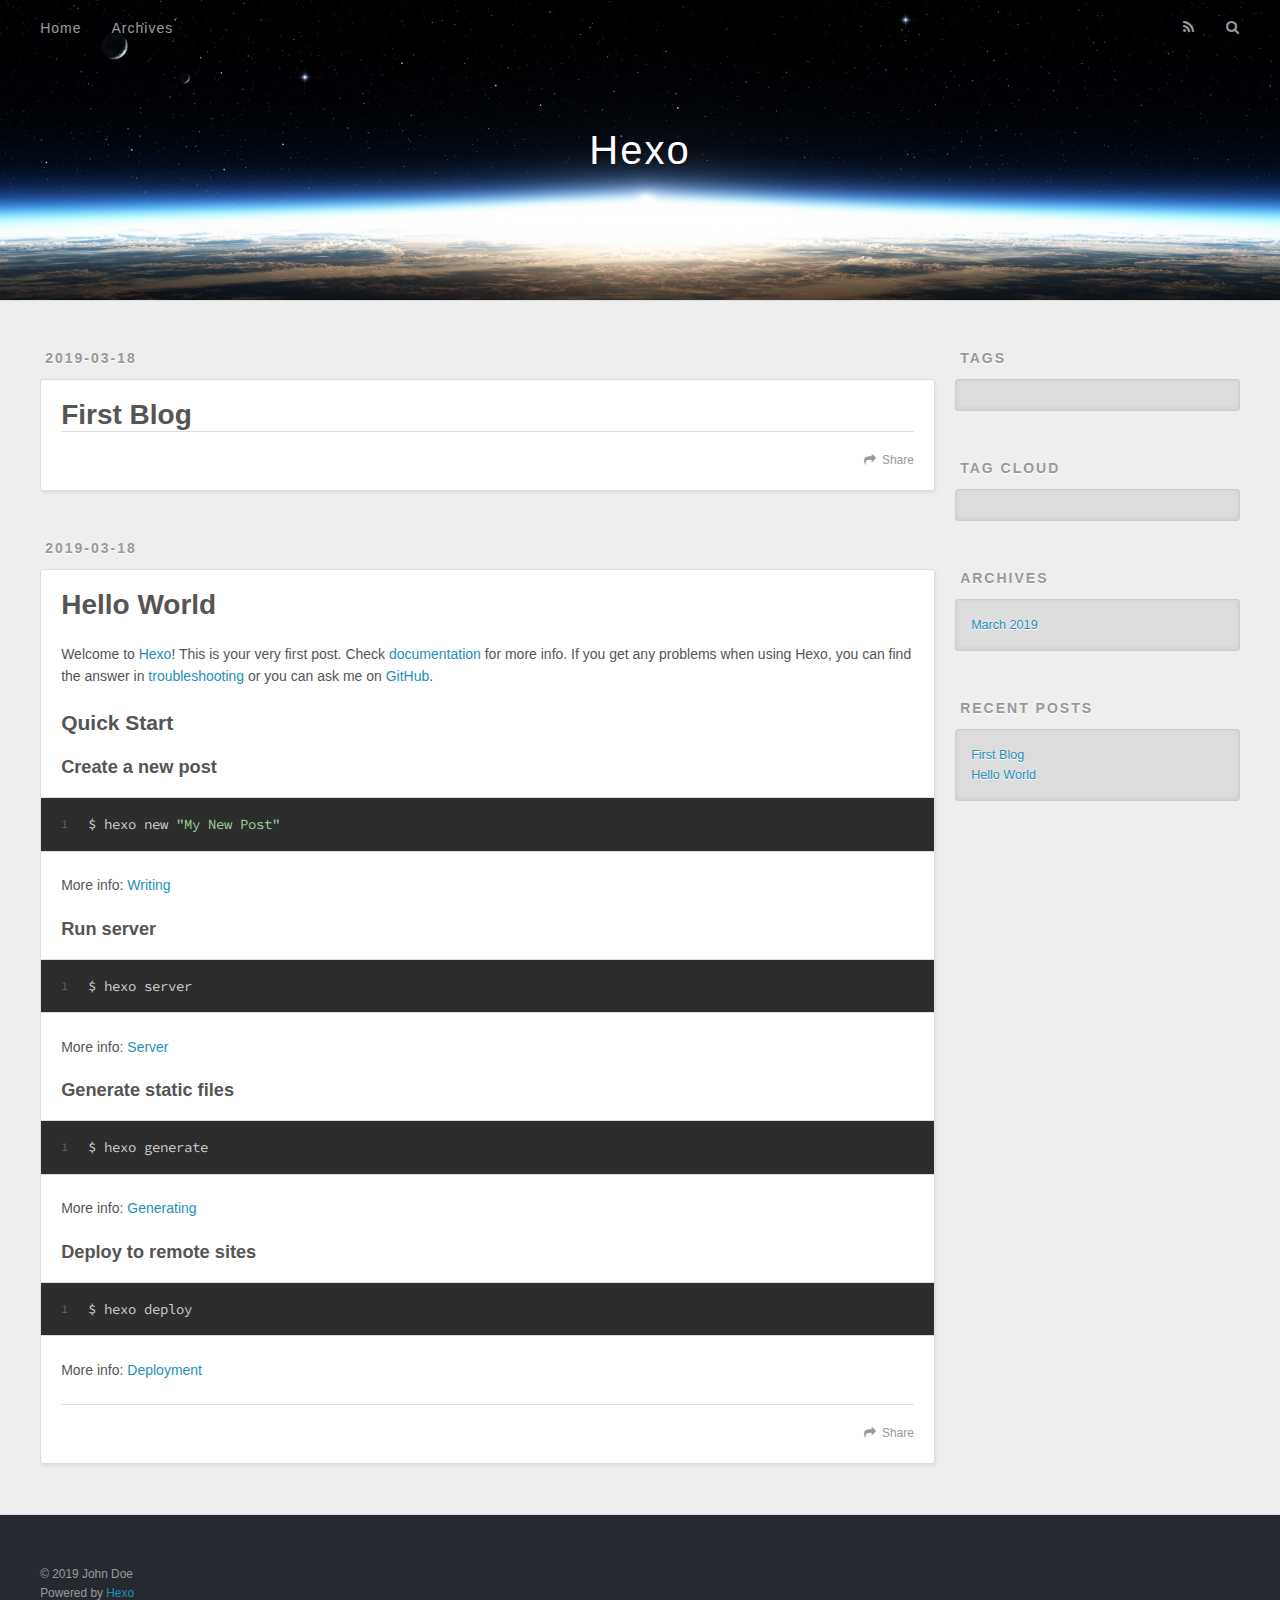
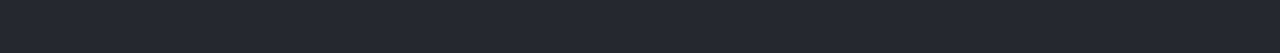
==== commit 20f8801f: "Site updated: 2019-03-18 22:03:34" ====
--- a/index.html
+++ b/index.html
@@ -91,8 +91,6 @@
       <a data-url="http://yoursite.com/2019/03/18/First-Blog/" data-id="cjteexrfp0001g3ovxm70v7v3" class="article-share-link">Share</a>
       
       
-  <ul class="article-tag-list"><li class="article-tag-list-item"><a class="article-tag-list-link" href="/tags/初学者/">初学者</a></li></ul>
-
     </footer>
   </div>
   
@@ -158,7 +156,7 @@
   <div class="widget-wrap">
     <h3 class="widget-title">Tags</h3>
     <div class="widget">
-      <ul class="tag-list"><li class="tag-list-item"><a class="tag-list-link" href="/tags/初学者/">初学者</a></li></ul>
+      <ul class="tag-list"></ul>
     </div>
   </div>
 
@@ -168,7 +166,7 @@
   <div class="widget-wrap">
     <h3 class="widget-title">Tag Cloud</h3>
     <div class="widget tagcloud">
-      <a href="/tags/初学者/" style="font-size: 10px;">初学者</a>
+      
     </div>
   </div>
 
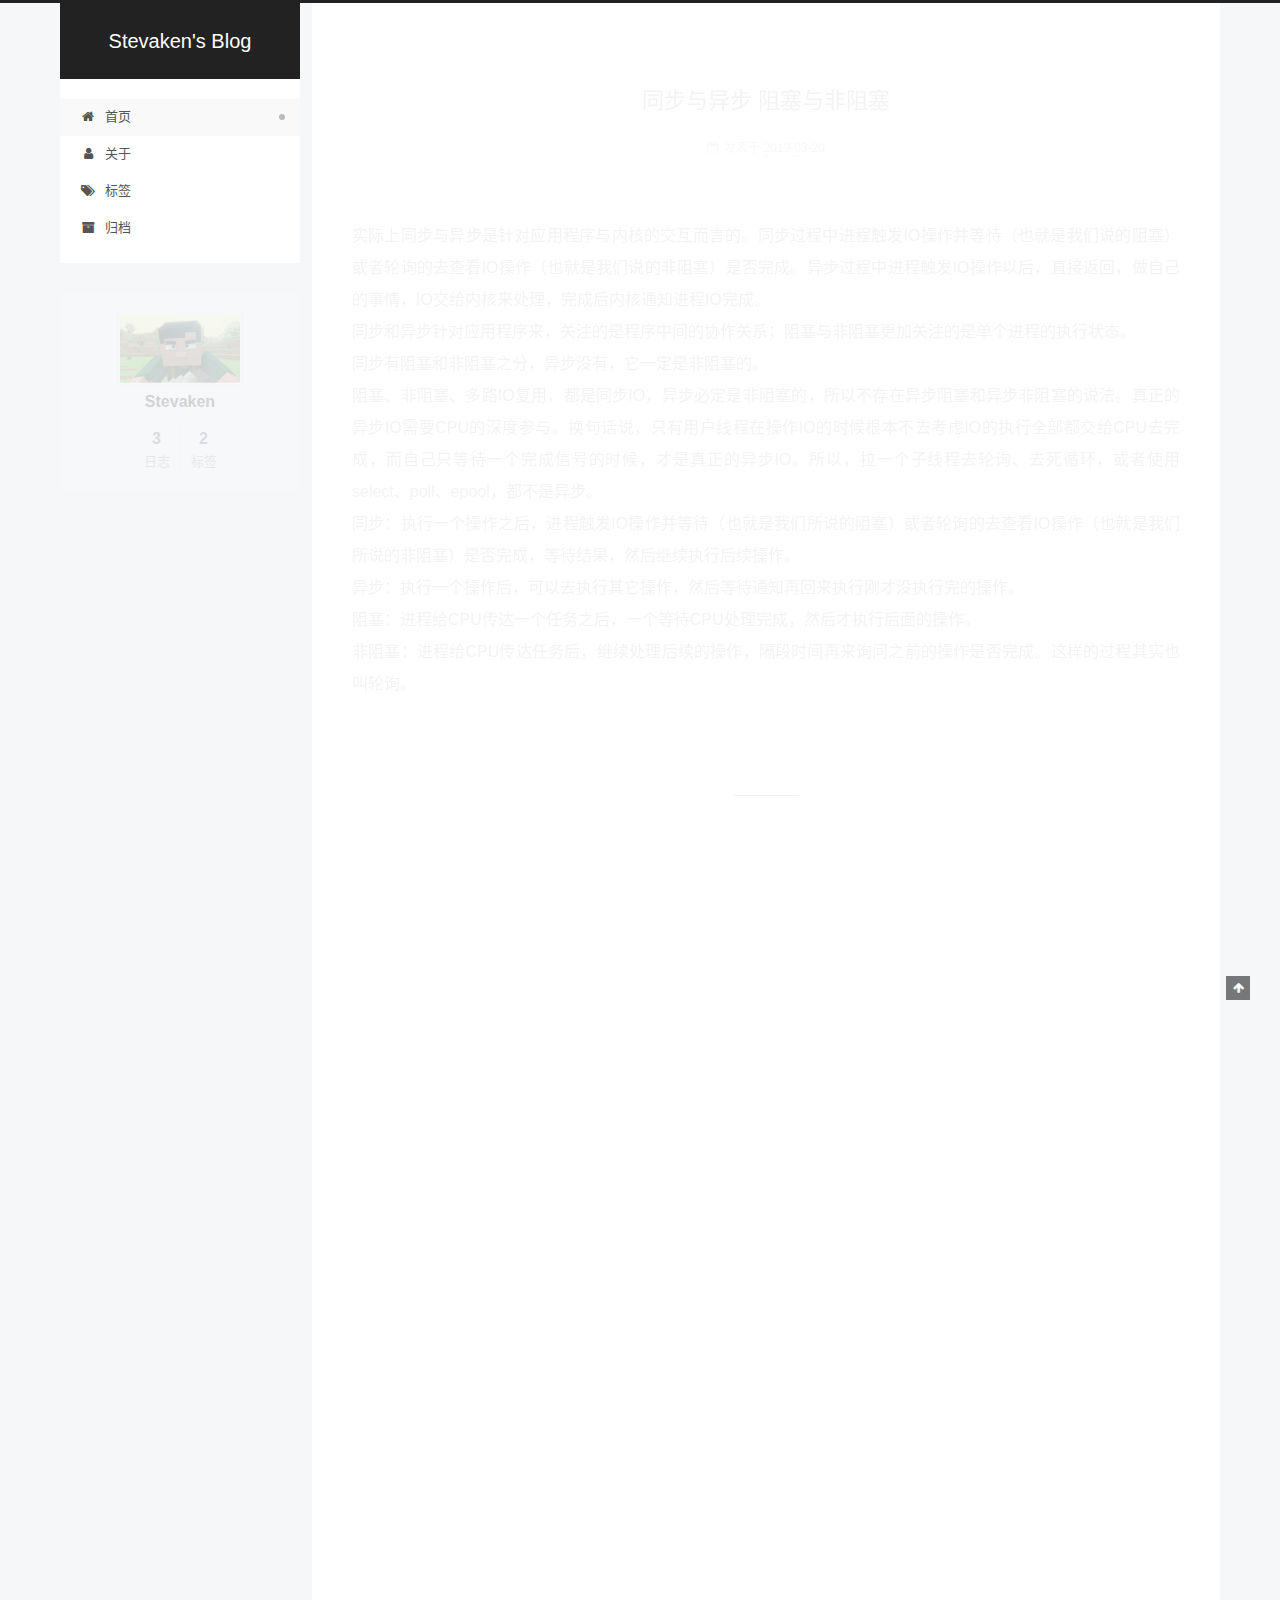
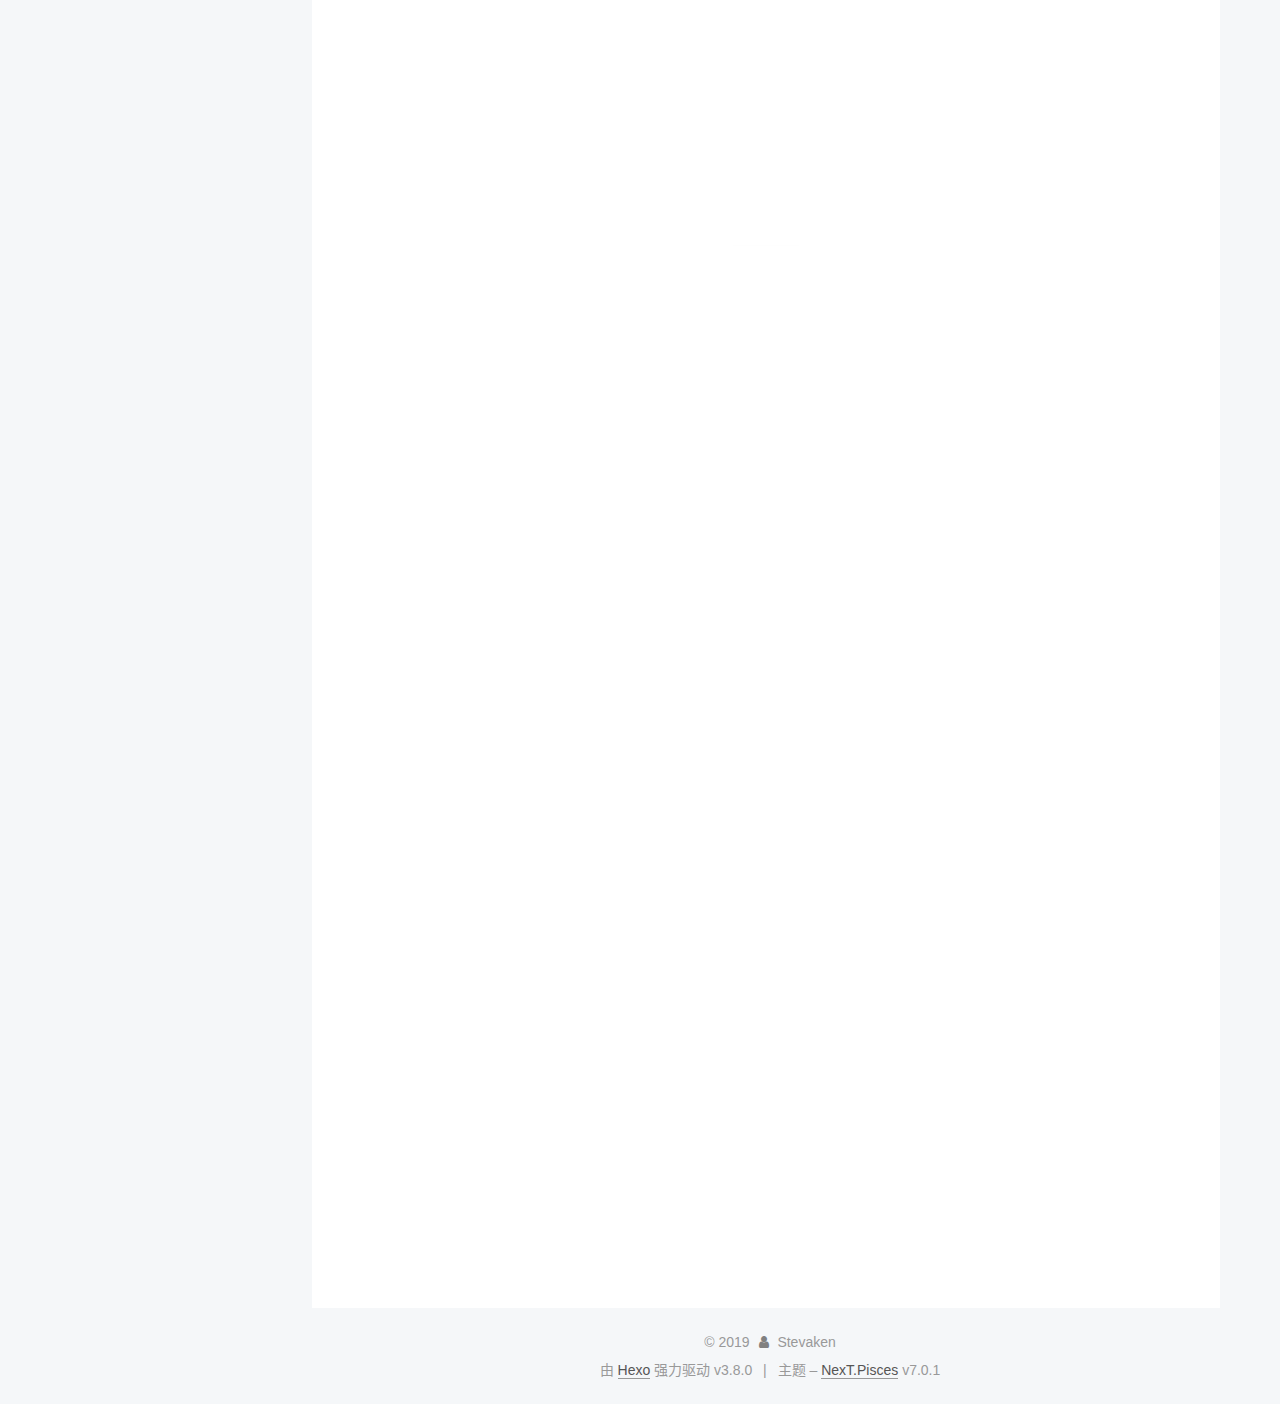
==== commit d0d099e7: "Site updated: 2019-03-20 22:53:19" ====
--- a/index.html
+++ b/index.html
@@ -1,126 +1,694 @@
 <!DOCTYPE html>
-<html>
+
+
+
+
+
+
+
+
+
+
+
+
+  
+
+
+<html class="theme-next pisces use-motion" lang="zh-CN">
 <head><meta name="generator" content="Hexo 3.8.0">
-  <meta charset="utf-8">
-  
-
-  
-  <title>Hexo</title>
-  <meta name="viewport" content="width=device-width, initial-scale=1, maximum-scale=1">
+  <meta charset="UTF-8">
+<meta http-equiv="X-UA-Compatible" content="IE=edge">
+<meta name="viewport" content="width=device-width, initial-scale=1, maximum-scale=2">
+<meta name="theme-color" content="#222">
+
+
+
+
+
+
+
+
+
+
+
+
+
+
+
+
+
+
+
+
+
+
+
+
+<link rel="stylesheet" href="/lib/font-awesome/css/font-awesome.min.css?v=4.6.2">
+
+<link rel="stylesheet" href="/css/main.css?v=7.0.1">
+
+
+  <link rel="apple-touch-icon" sizes="180x180" href="/images/apple-touch-icon-next.png?v=7.0.1">
+
+
+  <link rel="icon" type="image/png" sizes="32x32" href="/images/favicon-32x32-next.png?v=7.0.1">
+
+
+  <link rel="icon" type="image/png" sizes="16x16" href="/images/favicon-16x16-next.png?v=7.0.1">
+
+
+  <link rel="mask-icon" href="/images/logo.svg?v=7.0.1" color="#222">
+
+
+
+
+
+
+
+<script id="hexo.configurations">
+  var NexT = window.NexT || {};
+  var CONFIG = {
+    root: '/',
+    scheme: 'Pisces',
+    version: '7.0.1',
+    sidebar: {"position":"left","display":"post","offset":12,"onmobile":false,"dimmer":false},
+    back2top: true,
+    back2top_sidebar: false,
+    fancybox: false,
+    fastclick: false,
+    lazyload: false,
+    tabs: true,
+    motion: {"enable":true,"async":false,"transition":{"post_block":"fadeIn","post_header":"slideDownIn","post_body":"slideDownIn","coll_header":"slideLeftIn","sidebar":"slideUpIn"}},
+    algolia: {
+      applicationID: '',
+      apiKey: '',
+      indexName: '',
+      hits: {"per_page":10},
+      labels: {"input_placeholder":"Search for Posts","hits_empty":"We didn't find any results for the search: ${query}","hits_stats":"${hits} results found in ${time} ms"}
+    }
+  };
+</script>
+
+
+  
+
+
+
+
   <meta property="og:type" content="website">
-<meta property="og:title" content="Hexo">
+<meta property="og:title" content="Stevaken&#39;s Blog">
 <meta property="og:url" content="http://yoursite.com/index.html">
-<meta property="og:site_name" content="Hexo">
-<meta property="og:locale" content="default">
+<meta property="og:site_name" content="Stevaken&#39;s Blog">
+<meta property="og:locale" content="zh-CN">
 <meta name="twitter:card" content="summary">
-<meta name="twitter:title" content="Hexo">
-  
-    <link rel="alternate" href="/atom.xml" title="Hexo" type="application/atom+xml">
-  
-  
-    <link rel="icon" href="/favicon.png">
-  
-  
-    <link href="//fonts.googleapis.com/css?family=Source+Code+Pro" rel="stylesheet" type="text/css">
-  
-  <link rel="stylesheet" href="/css/style.css">
+<meta name="twitter:title" content="Stevaken&#39;s Blog">
+
+
+
+
+
+
+  <link rel="canonical" href="http://yoursite.com/">
+
+
+
+<script id="page.configurations">
+  CONFIG.page = {
+    sidebar: "",
+  };
+</script>
+
+  <title>Stevaken's Blog</title>
+  
+
+
+
+
+
+
+
+
+
+
+
+
+  <noscript>
+  <style>
+  .use-motion .motion-element,
+  .use-motion .brand,
+  .use-motion .menu-item,
+  .sidebar-inner,
+  .use-motion .post-block,
+  .use-motion .pagination,
+  .use-motion .comments,
+  .use-motion .post-header,
+  .use-motion .post-body,
+  .use-motion .collection-title { opacity: initial; }
+
+  .use-motion .logo,
+  .use-motion .site-title,
+  .use-motion .site-subtitle {
+    opacity: initial;
+    top: initial;
+  }
+
+  .use-motion .logo-line-before i { left: initial; }
+  .use-motion .logo-line-after i { right: initial; }
+  </style>
+</noscript>
+
 </head>
-</html>
-<body>
-  <div id="container">
-    <div id="wrap">
-      <header id="header">
-  <div id="banner"></div>
-  <div id="header-outer" class="outer">
-    <div id="header-title" class="inner">
-      <h1 id="logo-wrap">
-        <a href="/" id="logo">Hexo</a>
-      </h1>
-      
+
+<body itemscope itemtype="http://schema.org/WebPage" lang="zh-CN">
+
+  
+  
+    
+  
+
+  <div class="container sidebar-position-left 
+  page-home">
+    <div class="headband"></div>
+
+    <header id="header" class="header" itemscope itemtype="http://schema.org/WPHeader">
+      <div class="header-inner"><div class="site-brand-wrapper">
+  <div class="site-meta">
+    
+
+    <div class="custom-logo-site-title">
+      <a href="/" class="brand" rel="start">
+        <span class="logo-line-before"><i></i></span>
+        <span class="site-title">Stevaken's Blog</span>
+        <span class="logo-line-after"><i></i></span>
+      </a>
     </div>
-    <div id="header-inner" class="inner">
-      <nav id="main-nav">
-        <a id="main-nav-toggle" class="nav-icon"></a>
-        
-          <a class="main-nav-link" href="/">Home</a>
-        
-          <a class="main-nav-link" href="/archives">Archives</a>
-        
-      </nav>
-      <nav id="sub-nav">
-        
-          <a id="nav-rss-link" class="nav-icon" href="/atom.xml" title="RSS Feed"></a>
-        
-        <a id="nav-search-btn" class="nav-icon" title="Search"></a>
-      </nav>
-      <div id="search-form-wrap">
-        <form action="//google.com/search" method="get" accept-charset="UTF-8" class="search-form"><input type="search" name="q" class="search-form-input" placeholder="Search"><button type="submit" class="search-form-submit">&#xF002;</button><input type="hidden" name="sitesearch" value="http://yoursite.com"></form>
-      </div>
+    
+    
+  </div>
+
+  <div class="site-nav-toggle">
+    <button aria-label="切换导航栏">
+      <span class="btn-bar"></span>
+      <span class="btn-bar"></span>
+      <span class="btn-bar"></span>
+    </button>
+  </div>
+</div>
+
+
+
+<nav class="site-nav">
+  
+    <ul id="menu" class="menu">
+      
+        
+        
+        
+          
+          <li class="menu-item menu-item-home menu-item-active">
+
+    
+    
+    
+      
+    
+
+    
+
+    <a href="/" rel="section"><i class="menu-item-icon fa fa-fw fa-home"></i> <br>首页</a>
+
+  </li>
+        
+        
+        
+          
+          <li class="menu-item menu-item-about">
+
+    
+    
+    
+      
+    
+
+    
+
+    <a href="/about/" rel="section"><i class="menu-item-icon fa fa-fw fa-user"></i> <br>关于</a>
+
+  </li>
+        
+        
+        
+          
+          <li class="menu-item menu-item-tags">
+
+    
+    
+    
+      
+    
+
+    
+
+    <a href="/tags/" rel="section"><i class="menu-item-icon fa fa-fw fa-tags"></i> <br>标签</a>
+
+  </li>
+        
+        
+        
+          
+          <li class="menu-item menu-item-archives">
+
+    
+    
+    
+      
+    
+
+    
+
+    <a href="/archives/" rel="section"><i class="menu-item-icon fa fa-fw fa-archive"></i> <br>归档</a>
+
+  </li>
+
+      
+      
+    </ul>
+  
+
+  
+
+  
+</nav>
+
+
+
+  
+
+
+
+</div>
+    </header>
+
+    
+
+
+    <main id="main" class="main">
+      <div class="main-inner">
+        <div class="content-wrap">
+          
+            
+
+          
+          <div id="content" class="content">
+            
+  <section id="posts" class="posts-expand">
+    
+      
+
+  
+
+  
+  
+  
+
+  
+
+  <article class="post post-type-normal" itemscope itemtype="http://schema.org/Article">
+  
+  
+  
+  <div class="post-block">
+    <link itemprop="mainEntityOfPage" href="http://yoursite.com/2019/03/20/同步与异步-阻塞与非阻塞/">
+
+    <span hidden itemprop="author" itemscope itemtype="http://schema.org/Person">
+      <meta itemprop="name" content="Stevaken">
+      <meta itemprop="description" content>
+      <meta itemprop="image" content="/images/timg.jpeg">
+    </span>
+
+    <span hidden itemprop="publisher" itemscope itemtype="http://schema.org/Organization">
+      <meta itemprop="name" content="Stevaken's Blog">
+    </span>
+
+    
+      <header class="post-header">
+
+        
+        
+          <h1 class="post-title" itemprop="name headline">
+                
+                
+                <a href="/2019/03/20/同步与异步-阻塞与非阻塞/" class="post-title-link" itemprop="url">同步与异步 阻塞与非阻塞</a>
+              
+            
+          </h1>
+        
+
+        <div class="post-meta">
+          <span class="post-time">
+
+            
+            
+            
+
+            
+              <span class="post-meta-item-icon">
+                <i class="fa fa-calendar-o"></i>
+              </span>
+              
+                <span class="post-meta-item-text">发表于</span>
+              
+
+              
+                
+              
+
+              <time title="创建时间：2019-03-20 22:48:06 / 修改时间：22:52:43" itemprop="dateCreated datePublished" datetime="2019-03-20T22:48:06+08:00">2019-03-20</time>
+            
+
+            
+              
+
+              
+            
+          </span>
+
+          
+
+          
+            
+            
+          
+
+          
+          
+
+          
+
+          
+
+          
+
+        </div>
+      </header>
+    
+
+    
+    
+    
+    <div class="post-body" itemprop="articleBody">
+
+      
+      
+
+      
+        
+          
+            <p>  实际上同步与异步是针对应用程序与内核的交互而言的。同步过程中进程触发IO操作并等待（也就是我们说的阻塞）或者轮询的去查看IO操作（也就是我们说的非阻塞）是否完成。异步过程中进程触发IO操作以后，直接返回，做自己的事情，IO交给内核来处理，完成后内核通知进程IO完成。<br>  同步和异步针对应用程序来，关注的是程序中间的协作关系；阻塞与非阻塞更加关注的是单个进程的执行状态。<br>  同步有阻塞和非阻塞之分，异步没有，它一定是非阻塞的。<br>  阻塞、非阻塞、多路IO复用，都是同步IO，异步必定是非阻塞的，所以不存在异步阻塞和异步非阻塞的说法。真正的异步IO需要CPU的深度参与。换句话说，只有用户线程在操作IO的时候根本不去考虑IO的执行全部都交给CPU去完成，而自己只等待一个完成信号的时候，才是真正的异步IO。所以，拉一个子线程去轮询、去死循环，或者使用select、poll、epool，都不是异步。<br>  同步：执行一个操作之后，进程触发IO操作并等待（也就是我们所说的阻塞）或者轮询的去查看IO操作（也就是我们所说的非阻塞）是否完成，等待结果，然后继续执行后续操作。<br>  异步：执行一个操作后，可以去执行其它操作，然后等待通知再回来执行刚才没执行完的操作。<br>  阻塞：进程给CPU传达一个任务之后，一个等待CPU处理完成，然后才执行后面的操作。<br>  非阻塞：进程给CPU传达任务后，继续处理后续的操作，隔段时间再来询问之前的操作是否完成。这样的过程其实也叫轮询。</p>
+
+          
+        
+      
     </div>
-  </div>
-</header>
-      <div class="outer">
-        <section id="main">
-  
-    <article id="post-First-Blog" class="article article-type-post" itemscope itemprop="blogPost">
-  <div class="article-meta">
-    <a href="/2019/03/18/First-Blog/" class="article-date">
-  <time datetime="2019-03-18T13:56:18.000Z" itemprop="datePublished">2019-03-18</time>
-</a>
-    
-  </div>
-  <div class="article-inner">
-    
-    
-      <header class="article-header">
-        
-  
-    <h1 itemprop="name">
-      <a class="article-title" href="/2019/03/18/First-Blog/">First Blog</a>
-    </h1>
-  
-
-      </header>
-    
-    <div class="article-entry" itemprop="articleBody">
-      
-        
-      
-    </div>
-    <footer class="article-footer">
-      <a data-url="http://yoursite.com/2019/03/18/First-Blog/" data-id="cjteexrfp0001g3ovxm70v7v3" class="article-share-link">Share</a>
-      
+
+    
+
+    
+    
+    
+
+    
+
+    
+      
+    
+    
+
+    
+
+    <footer class="post-footer">
+      
+
+      
+
+      
+
+      
+      
+        <div class="post-eof"></div>
       
     </footer>
   </div>
   
-</article>
-
-
-  
-    <article id="post-hello-world" class="article article-type-post" itemscope itemprop="blogPost">
-  <div class="article-meta">
-    <a href="/2019/03/18/hello-world/" class="article-date">
-  <time datetime="2019-03-18T13:28:15.375Z" itemprop="datePublished">2019-03-18</time>
-</a>
-    
+  
+  
+  </article>
+
+
+    
+      
+
+  
+
+  
+  
+  
+
+  
+
+  <article class="post post-type-normal" itemscope itemtype="http://schema.org/Article">
+  
+  
+  
+  <div class="post-block">
+    <link itemprop="mainEntityOfPage" href="http://yoursite.com/2019/03/19/Scala-集合/">
+
+    <span hidden itemprop="author" itemscope itemtype="http://schema.org/Person">
+      <meta itemprop="name" content="Stevaken">
+      <meta itemprop="description" content>
+      <meta itemprop="image" content="/images/timg.jpeg">
+    </span>
+
+    <span hidden itemprop="publisher" itemscope itemtype="http://schema.org/Organization">
+      <meta itemprop="name" content="Stevaken's Blog">
+    </span>
+
+    
+      <header class="post-header">
+
+        
+        
+          <h1 class="post-title" itemprop="name headline">
+                
+                
+                <a href="/2019/03/19/Scala-集合/" class="post-title-link" itemprop="url">Scala 集合</a>
+              
+            
+          </h1>
+        
+
+        <div class="post-meta">
+          <span class="post-time">
+
+            
+            
+            
+
+            
+              <span class="post-meta-item-icon">
+                <i class="fa fa-calendar-o"></i>
+              </span>
+              
+                <span class="post-meta-item-text">发表于</span>
+              
+
+              
+                
+              
+
+              <time title="创建时间：2019-03-19 21:48:17 / 修改时间：22:10:37" itemprop="dateCreated datePublished" datetime="2019-03-19T21:48:17+08:00">2019-03-19</time>
+            
+
+            
+              
+
+              
+            
+          </span>
+
+          
+
+          
+            
+            
+          
+
+          
+          
+
+          
+
+          
+
+          
+
+        </div>
+      </header>
+    
+
+    
+    
+    
+    <div class="post-body" itemprop="articleBody">
+
+      
+      
+
+      
+        
+          
+            <p>  在日常项目开发中，我们几乎都会用到Scala中的集合以及一些集合操作。由于 Scala 中的集合操作灵活多变，对于刚接触Scala的开发者，在选用何种集合以及使用何种集合操作就显得不那么合理了，虽然大部分时候都可以解决问题，但是有时候并没有选择最优的方式。科学合理地操作Scala中的集合可以使我们的代码变得更加简洁和高效。</p>
+<h2 id="简介"><a href="#简介" class="headerlink" title="简介"></a>简介</h2><p>  在Scala2.8 之后，新的Scala集合变的更加易于使用、简洁、安全、快速、通用，得益于以下几个属性。<br>    1.易用性：由20-50个方法的小词汇量，足以在几个操作内解决大部分的集合问题。没有必要被复杂的循环或递归所困扰。持久化的集合类和无副作用的操作意味着你不必担心新数据会意外的破坏已经存在的集合。迭代器和集合更新之间的干扰会被消除！<br>    2.简洁：你可以通过单独的一个词来执行一个或多个循环。你也可以用轻量级的语法和组合轻松地快速表达功能性的操作，以致结果看起来像一个自定义的代数。<br>    3.安全：这一问题必须被熟练的理解，Scala集合的静态类型和函数性质意味着你在编译的时候就可以捕获绝大多数错误。原因是(1)、集合操作本身被大量的使用，是测试良好的。(2)、集合的用法要求输入和输出要显式作为函数参数和结果。（3）这些显式的输入输出会受到静态类型检查。最终，绝大部分的误用将会显示为类型错误。这是很少见的的有数百行的程序的首次运行。<br>    4.快速：集合操作已经在类库里是调整和优化过。因此，使用集合通常是比较高效的。你也许能够通过手动调整数据结构和操作来做的好一点，但是你也可能会由于一些次优的实现而做的更糟。不仅如此，集合类最近已经能支持在多核处理器上并行运算。并行集合类支持有序集合的相同操作，因此没有新的操作需要学习也没有代码需要重写。你可以简单地通过调用标准方法来把有序集合优化为一个并行集合。<br>    5.通用：集合类提供了相同的操作在一些类型上，确实如此。所以，你可以用相当少的词汇完成大量的工作。例如，一个字符串从概念上讲就是一个字符序列。因此，在Scala集合类中，字符串支持所有的序列操作。同样的，数组也是支持的。<br><figure class="highlight scala"><table><tr><td class="gutter"><pre><span class="line">1</span><br></pre></td><td class="code"><pre><span class="line"><span class="keyword">val</span> (minors, adults) = people partition (_.age &lt; <span class="number">18</span>)</span><br></pre></td></tr></table></figure></p>
+
+          
+        
+      
+    </div>
+
+    
+
+    
+    
+    
+
+    
+
+    
+      
+    
+    
+
+    
+
+    <footer class="post-footer">
+      
+
+      
+
+      
+
+      
+      
+        <div class="post-eof"></div>
+      
+    </footer>
   </div>
-  <div class="article-inner">
-    
-    
-      <header class="article-header">
-        
-  
-    <h1 itemprop="name">
-      <a class="article-title" href="/2019/03/18/hello-world/">Hello World</a>
-    </h1>
-  
-
+  
+  
+  
+  </article>
+
+
+    
+      
+
+  
+
+  
+  
+  
+
+  
+
+  <article class="post post-type-normal" itemscope itemtype="http://schema.org/Article">
+  
+  
+  
+  <div class="post-block">
+    <link itemprop="mainEntityOfPage" href="http://yoursite.com/2019/03/18/hello-world/">
+
+    <span hidden itemprop="author" itemscope itemtype="http://schema.org/Person">
+      <meta itemprop="name" content="Stevaken">
+      <meta itemprop="description" content>
+      <meta itemprop="image" content="/images/timg.jpeg">
+    </span>
+
+    <span hidden itemprop="publisher" itemscope itemtype="http://schema.org/Organization">
+      <meta itemprop="name" content="Stevaken's Blog">
+    </span>
+
+    
+      <header class="post-header">
+
+        
+        
+          <h1 class="post-title" itemprop="name headline">
+                
+                
+                <a href="/2019/03/18/hello-world/" class="post-title-link" itemprop="url">Hello World</a>
+              
+            
+          </h1>
+        
+
+        <div class="post-meta">
+          <span class="post-time">
+
+            
+            
+            
+
+            
+              <span class="post-meta-item-icon">
+                <i class="fa fa-calendar-o"></i>
+              </span>
+              
+                <span class="post-meta-item-text">发表于</span>
+              
+
+              
+                
+              
+
+              <time title="创建时间：2019-03-18 21:28:15" itemprop="dateCreated datePublished" datetime="2019-03-18T21:28:15+08:00">2019-03-18</time>
+            
+
+            
+          </span>
+
+          
+
+          
+            
+            
+          
+
+          
+          
+
+          
+
+          
+
+          
+
+        </div>
       </header>
     
-    <div class="article-entry" itemprop="articleBody">
-      
-        <p>Welcome to <a href="https://hexo.io/" target="_blank" rel="noopener">Hexo</a>! This is your very first post. Check <a href="https://hexo.io/docs/" target="_blank" rel="noopener">documentation</a> for more info. If you get any problems when using Hexo, you can find the answer in <a href="https://hexo.io/docs/troubleshooting.html" target="_blank" rel="noopener">troubleshooting</a> or you can ask me on <a href="https://github.com/hexojs/hexo/issues" target="_blank" rel="noopener">GitHub</a>.</p>
+
+    
+    
+    
+    <div class="post-body" itemprop="articleBody">
+
+      
+      
+
+      
+        
+          
+            <p>Welcome to <a href="https://hexo.io/" target="_blank" rel="noopener">Hexo</a>! This is your very first post. Check <a href="https://hexo.io/docs/" target="_blank" rel="noopener">documentation</a> for more info. If you get any problems when using Hexo, you can find the answer in <a href="https://hexo.io/docs/troubleshooting.html" target="_blank" rel="noopener">troubleshooting</a> or you can ask me on <a href="https://github.com/hexojs/hexo/issues" target="_blank" rel="noopener">GitHub</a>.</p>
 <h2 id="Quick-Start"><a href="#Quick-Start" class="headerlink" title="Quick Start"></a>Quick Start</h2><h3 id="Create-a-new-post"><a href="#Create-a-new-post" class="headerlink" title="Create a new post"></a>Create a new post</h3><figure class="highlight bash"><table><tr><td class="gutter"><pre><span class="line">1</span><br></pre></td><td class="code"><pre><span class="line">$ hexo new <span class="string">"My New Post"</span></span><br></pre></td></tr></table></figure>
 <p>More info: <a href="https://hexo.io/docs/writing.html" target="_blank" rel="noopener">Writing</a></p>
 <h3 id="Run-server"><a href="#Run-server" class="headerlink" title="Run server"></a>Run server</h3><figure class="highlight bash"><table><tr><td class="gutter"><pre><span class="line">1</span><br></pre></td><td class="code"><pre><span class="line">$ hexo server</span><br></pre></td></tr></table></figure>
@@ -130,109 +698,319 @@
 <h3 id="Deploy-to-remote-sites"><a href="#Deploy-to-remote-sites" class="headerlink" title="Deploy to remote sites"></a>Deploy to remote sites</h3><figure class="highlight bash"><table><tr><td class="gutter"><pre><span class="line">1</span><br></pre></td><td class="code"><pre><span class="line">$ hexo deploy</span><br></pre></td></tr></table></figure>
 <p>More info: <a href="https://hexo.io/docs/deployment.html" target="_blank" rel="noopener">Deployment</a></p>
 
+          
+        
       
     </div>
-    <footer class="article-footer">
-      <a data-url="http://yoursite.com/2019/03/18/hello-world/" data-id="cjteexrfd0000g3ov38d8cjdl" class="article-share-link">Share</a>
-      
+
+    
+
+    
+    
+    
+
+    
+
+    
+      
+    
+    
+
+    
+
+    <footer class="post-footer">
+      
+
+      
+
+      
+
+      
+      
+        <div class="post-eof"></div>
       
     </footer>
   </div>
   
-</article>
-
-
-  
-
-
-</section>
-        
-          <aside id="sidebar">
-  
-    
-
-  
-    
-  <div class="widget-wrap">
-    <h3 class="widget-title">Tags</h3>
-    <div class="widget">
-      <ul class="tag-list"></ul>
+  
+  
+  </article>
+
+
+    
+  </section>
+
+  
+
+
+          </div>
+          
+
+        </div>
+        
+          
+  
+  <div class="sidebar-toggle">
+    <div class="sidebar-toggle-line-wrap">
+      <span class="sidebar-toggle-line sidebar-toggle-line-first"></span>
+      <span class="sidebar-toggle-line sidebar-toggle-line-middle"></span>
+      <span class="sidebar-toggle-line sidebar-toggle-line-last"></span>
     </div>
   </div>
 
-
-  
-    
-  <div class="widget-wrap">
-    <h3 class="widget-title">Tag Cloud</h3>
-    <div class="widget tagcloud">
-      
+  <aside id="sidebar" class="sidebar">
+    <div class="sidebar-inner">
+
+      
+
+      
+
+      <div class="site-overview-wrap sidebar-panel sidebar-panel-active">
+        <div class="site-overview">
+          <div class="site-author motion-element" itemprop="author" itemscope itemtype="http://schema.org/Person">
+            
+              <img class="site-author-image" itemprop="image" src="/images/timg.jpeg" alt="Stevaken">
+            
+              <p class="site-author-name" itemprop="name">Stevaken</p>
+              <div class="site-description motion-element" itemprop="description"></div>
+          </div>
+
+          
+            <nav class="site-state motion-element">
+              
+                <div class="site-state-item site-state-posts">
+                
+                  <a href="/archives/">
+                
+                    <span class="site-state-item-count">3</span>
+                    <span class="site-state-item-name">日志</span>
+                  </a>
+                </div>
+              
+
+              
+
+              
+                
+                
+                <div class="site-state-item site-state-tags">
+                  
+                    
+                      <a href="/tags/">
+                    
+                  
+                    
+                    
+                      
+                    
+                      
+                    
+                    <span class="site-state-item-count">2</span>
+                    <span class="site-state-item-name">标签</span>
+                  </a>
+                </div>
+              
+            </nav>
+          
+
+          
+
+          
+
+          
+
+          
+
+          
+          
+
+          
+            
+          
+          
+
+        </div>
+      </div>
+
+      
+
+      
+
     </div>
+  </aside>
+  
+
+
+        
+      </div>
+    </main>
+
+    <footer id="footer" class="footer">
+      <div class="footer-inner">
+        <div class="copyright">&copy; <span itemprop="copyrightYear">2019</span>
+  <span class="with-love" id="animate">
+    <i class="fa fa-user"></i>
+  </span>
+  <span class="author" itemprop="copyrightHolder">Stevaken</span>
+
+  
+
+  
+</div>
+
+
+  <div class="powered-by">由 <a href="https://hexo.io" class="theme-link" rel="noopener" target="_blank">Hexo</a> 强力驱动 v3.8.0</div>
+
+
+
+  <span class="post-meta-divider">|</span>
+
+
+
+  <div class="theme-info">主题 – <a href="https://theme-next.org" class="theme-link" rel="noopener" target="_blank">NexT.Pisces</a> v7.0.1</div>
+
+
+
+
+        
+
+
+
+
+
+
+
+
+        
+      </div>
+    </footer>
+
+    
+      <div class="back-to-top">
+        <i class="fa fa-arrow-up"></i>
+        
+      </div>
+    
+
+    
+
+    
+
+    
   </div>
 
   
-    
-  <div class="widget-wrap">
-    <h3 class="widget-title">Archives</h3>
-    <div class="widget">
-      <ul class="archive-list"><li class="archive-list-item"><a class="archive-list-link" href="/archives/2019/03/">March 2019</a></li></ul>
-    </div>
-  </div>
-
-
-  
-    
-  <div class="widget-wrap">
-    <h3 class="widget-title">Recent Posts</h3>
-    <div class="widget">
-      <ul>
-        
-          <li>
-            <a href="/2019/03/18/First-Blog/">First Blog</a>
-          </li>
-        
-          <li>
-            <a href="/2019/03/18/hello-world/">Hello World</a>
-          </li>
-        
-      </ul>
-    </div>
-  </div>
-
-  
-</aside>
-        
-      </div>
-      <footer id="footer">
-  
-  <div class="outer">
-    <div id="footer-info" class="inner">
-      &copy; 2019 John Doe<br>
-      Powered by <a href="http://hexo.io/" target="_blank">Hexo</a>
-    </div>
-  </div>
-</footer>
-    </div>
-    <nav id="mobile-nav">
-  
-    <a href="/" class="mobile-nav-link">Home</a>
-  
-    <a href="/archives" class="mobile-nav-link">Archives</a>
-  
-</nav>
-    
-
-<script src="//ajax.googleapis.com/ajax/libs/jquery/2.0.3/jquery.min.js"></script>
-
-
-  <link rel="stylesheet" href="/fancybox/jquery.fancybox.css">
-  <script src="/fancybox/jquery.fancybox.pack.js"></script>
-
-
-<script src="/js/script.js"></script>
-
-
-
-  </div>
+
+<script>
+  if (Object.prototype.toString.call(window.Promise) !== '[object Function]') {
+    window.Promise = null;
+  }
+</script>
+
+
+
+
+
+
+
+
+
+
+
+
+
+
+
+
+
+
+
+
+
+
+
+
+
+
+  
+  <script src="/lib/jquery/index.js?v=2.1.3"></script>
+
+  
+  <script src="/lib/velocity/velocity.min.js?v=1.2.1"></script>
+
+  
+  <script src="/lib/velocity/velocity.ui.min.js?v=1.2.1"></script>
+
+
+  
+
+
+  <script src="/js/src/utils.js?v=7.0.1"></script>
+
+  <script src="/js/src/motion.js?v=7.0.1"></script>
+
+
+
+  
+  
+
+
+  <script src="/js/src/affix.js?v=7.0.1"></script>
+
+  <script src="/js/src/schemes/pisces.js?v=7.0.1"></script>
+
+
+
+  
+
+  
+
+
+  <script src="/js/src/next-boot.js?v=7.0.1"></script>
+
+
+  
+
+  
+
+  
+
+  
+
+
+
+  
+
+
+
+
+  
+
+  
+
+  
+
+  
+
+  
+
+  
+
+  
+
+  
+
+  
+
+  
+
+  
+
+  
+
+  
+
+  
+
 </body>
-</html>+</html>
--- a/css/main.css
+++ b/css/main.css
@@ -0,0 +1,2845 @@
+/* normalize.css v8.0.1 | MIT License | github.com/necolas/normalize.css */
+html {
+  line-height: 1.15; /* 1 */
+  -webkit-text-size-adjust: 100%; /* 2 */
+}
+body {
+  margin: 0;
+}
+main {
+  display: block;
+}
+h1 {
+  font-size: 2em;
+  margin: 0.67em 0;
+}
+hr {
+  box-sizing: content-box; /* 1 */
+  height: 0; /* 1 */
+  overflow: visible; /* 2 */
+}
+pre {
+  font-family: monospace, monospace; /* 1 */
+  font-size: 1em; /* 2 */
+}
+a {
+  background-color: transparent;
+}
+abbr[title] {
+  border-bottom: none; /* 1 */
+  text-decoration: underline; /* 2 */
+  text-decoration: underline dotted; /* 2 */
+}
+b,
+strong {
+  font-weight: bolder;
+}
+code,
+kbd,
+samp {
+  font-family: monospace, monospace; /* 1 */
+  font-size: 1em; /* 2 */
+}
+small {
+  font-size: 80%;
+}
+sub,
+sup {
+  font-size: 75%;
+  line-height: 0;
+  position: relative;
+  vertical-align: baseline;
+}
+sub {
+  bottom: -0.25em;
+}
+sup {
+  top: -0.5em;
+}
+img {
+  border-style: none;
+}
+button,
+input,
+optgroup,
+select,
+textarea {
+  font-family: inherit; /* 1 */
+  font-size: 100%; /* 1 */
+  line-height: 1.15; /* 1 */
+  margin: 0; /* 2 */
+}
+button,
+input {
+/* 1 */
+  overflow: visible;
+}
+button,
+select {
+/* 1 */
+  text-transform: none;
+}
+button,
+[type="button"],
+[type="reset"],
+[type="submit"] {
+  -webkit-appearance: button;
+}
+button::-moz-focus-inner,
+[type="button"]::-moz-focus-inner,
+[type="reset"]::-moz-focus-inner,
+[type="submit"]::-moz-focus-inner {
+  border-style: none;
+  padding: 0;
+}
+button:-moz-focusring,
+[type="button"]:-moz-focusring,
+[type="reset"]:-moz-focusring,
+[type="submit"]:-moz-focusring {
+  outline: 1px dotted ButtonText;
+}
+fieldset {
+  padding: 0.35em 0.75em 0.625em;
+}
+legend {
+  box-sizing: border-box; /* 1 */
+  color: inherit; /* 2 */
+  display: table; /* 1 */
+  max-width: 100%; /* 1 */
+  padding: 0; /* 3 */
+  white-space: normal; /* 1 */
+}
+progress {
+  vertical-align: baseline;
+}
+textarea {
+  overflow: auto;
+}
+[type="checkbox"],
+[type="radio"] {
+  box-sizing: border-box; /* 1 */
+  padding: 0; /* 2 */
+}
+[type="number"]::-webkit-inner-spin-button,
+[type="number"]::-webkit-outer-spin-button {
+  height: auto;
+}
+[type="search"] {
+  -webkit-appearance: textfield; /* 1 */
+  outline-offset: -2px; /* 2 */
+}
+[type="search"]::-webkit-search-decoration {
+  -webkit-appearance: none;
+}
+::-webkit-file-upload-button {
+  -webkit-appearance: button; /* 1 */
+  font: inherit; /* 2 */
+}
+details {
+  display: block;
+}
+summary {
+  display: list-item;
+}
+template {
+  display: none;
+}
+[hidden] {
+  display: none;
+}
+::selection {
+  background: #262a30;
+  color: #fff;
+}
+body {
+  position: relative;
+  font-family: 'Lato', "PingFang SC", "Microsoft YaHei", sans-serif;
+  font-size: 14px;
+  line-height: 2;
+  color: #555;
+  background: #f5f7f9;
+}
+@media (max-width: 767px) {
+  body {
+    padding-right: 0 !important;
+  }
+}
+@media (min-width: 768px) and (max-width: 991px) {
+  body {
+    padding-right: 0 !important;
+  }
+}
+@media (min-width: 1200px) {
+  body {
+    font-size: 16px;
+  }
+}
+h1,
+h2,
+h3,
+h4,
+h5,
+h6 {
+  margin: 20px 0 15px;
+  padding: 0;
+  font-weight: bold;
+  line-height: 1.5;
+  font-family: 'Lato', "PingFang SC", "Microsoft YaHei", sans-serif;
+}
+h1 {
+  font-size: 22px;
+}
+h1 code {
+  font-size: 1em;
+}
+@media (max-width: 767px) {
+  h1 {
+    font-size: 18px;
+  }
+  h1 code {
+    font-size: 1em;
+  }
+}
+h2 {
+  font-size: 20px;
+}
+h2 code {
+  font-size: 1em;
+}
+@media (max-width: 767px) {
+  h2 {
+    font-size: 16px;
+  }
+  h2 code {
+    font-size: 1em;
+  }
+}
+h3 {
+  font-size: 18px;
+}
+h3 code {
+  font-size: 1em;
+}
+@media (max-width: 767px) {
+  h3 {
+    font-size: 14px;
+  }
+  h3 code {
+    font-size: 1em;
+  }
+}
+h4 {
+  font-size: 16px;
+}
+h4 code {
+  font-size: 1em;
+}
+@media (max-width: 767px) {
+  h4 {
+    font-size: 12px;
+  }
+  h4 code {
+    font-size: 1em;
+  }
+}
+h5 {
+  font-size: 14px;
+}
+h5 code {
+  font-size: 1em;
+}
+@media (max-width: 767px) {
+  h5 {
+    font-size: 10px;
+  }
+  h5 code {
+    font-size: 1em;
+  }
+}
+h6 {
+  font-size: 12px;
+}
+h6 code {
+  font-size: 1em;
+}
+@media (max-width: 767px) {
+  h6 {
+    font-size: 8px;
+  }
+  h6 code {
+    font-size: 1em;
+  }
+}
+p {
+  margin: 0 0 20px 0;
+}
+a,
+span.exturl {
+  overflow-wrap: break-word;
+  word-wrap: break-word;
+  background-color: transparent;
+  color: #555;
+  text-decoration: none;
+  outline: none;
+  border-bottom: 1px solid #999;
+  cursor: pointer;
+}
+a:hover,
+span.exturl:hover {
+  color: #222;
+  border-bottom-color: #222;
+}
+video {
+  max-width: 100%;
+  display: block;
+  margin-left: auto;
+  margin-right: auto;
+}
+img {
+  display: block;
+  margin: auto;
+  max-width: 100%;
+  height: auto;
+}
+hr {
+  margin: 40px 0;
+  height: 3px;
+  border: none;
+  background-color: #ddd;
+  background-image: repeating-linear-gradient(-45deg, #fff, #fff 4px, transparent 4px, transparent 8px);
+}
+blockquote {
+  margin: 0;
+  padding: 0 15px;
+  color: #666;
+  border-left: 4px solid #ddd;
+}
+blockquote cite::before {
+  content: "-";
+  padding: 0 5px;
+}
+dt {
+  font-weight: 700;
+}
+dd {
+  margin: 0;
+  padding: 0;
+}
+kbd {
+  border: 1px solid #ccc;
+  border-radius: 0.2em;
+  box-shadow: 0.1em 0.1em 0.2em rgba(0,0,0,0.1);
+  background-color: #f9f9f9;
+  font-family: inherit;
+  background-image: linear-gradient(top, #eee, #fff, #eee);
+  padding: 0.1em 0.3em;
+  white-space: nowrap;
+}
+.text-left {
+  text-align: left;
+}
+.text-center {
+  text-align: center;
+}
+.text-right {
+  text-align: right;
+}
+.text-justify {
+  text-align: justify;
+}
+.text-nowrap {
+  white-space: nowrap;
+}
+.text-lowercase {
+  text-transform: lowercase;
+}
+.text-uppercase {
+  text-transform: uppercase;
+}
+.text-capitalize {
+  text-transform: capitalize;
+}
+.center-block {
+  display: block;
+  margin-left: auto;
+  margin-right: auto;
+}
+.clearfix:before,
+.clearfix:after {
+  content: " ";
+  display: table;
+}
+.clearfix:after {
+  clear: both;
+}
+.pullquote {
+  width: 45%;
+}
+.pullquote.left {
+  float: left;
+  margin-left: 5px;
+  margin-right: 10px;
+}
+.pullquote.right {
+  float: right;
+  margin-left: 10px;
+  margin-right: 5px;
+}
+.affix.affix.affix {
+  position: fixed;
+}
+.translation {
+  margin-top: -20px;
+  font-size: 14px;
+  color: #999;
+}
+.scrollbar-measure {
+  width: 100px;
+  height: 100px;
+  overflow: scroll;
+  position: absolute;
+  top: -9999px;
+}
+.use-motion .motion-element {
+  opacity: 0;
+}
+.table-container {
+  margin: 20px 0;
+  overflow: auto;
+  -webkit-overflow-scrolling: touch;
+}
+table {
+  width: 100%;
+  border-collapse: collapse;
+  border-spacing: 0;
+  font-size: 14px;
+}
+table>tbody>tr:nth-of-type(odd) {
+  background-color: #f9f9f9;
+}
+table>tbody>tr:hover {
+  background-color: #f5f5f5;
+}
+caption,
+th,
+td {
+  padding: 8px;
+  text-align: left;
+  vertical-align: middle;
+  font-weight: normal;
+}
+th,
+td {
+  border: 1px solid #ddd;
+  border-bottom: 3px solid #ddd;
+}
+th {
+  padding-bottom: 10px;
+  font-weight: 700;
+}
+td {
+  border-bottom-width: 1px;
+}
+html,
+body {
+  height: 100%;
+}
+.container {
+  position: relative;
+}
+.header-inner {
+  margin: 0 auto;
+  padding: 100px 0 70px;
+  width: calc(100% - 20px);
+}
+@media (min-width: 1200px) {
+  .container .header-inner {
+    width: 1160px;
+  }
+}
+@media (min-width: 1600px) {
+  .container .header-inner {
+    width: 73%;
+  }
+}
+.main-inner {
+  margin: 0 auto;
+  width: calc(100% - 20px);
+}
+@media (min-width: 1200px) {
+  .container .main-inner {
+    width: 1160px;
+  }
+}
+@media (min-width: 1600px) {
+  .container .main-inner {
+    width: 73%;
+  }
+}
+.footer {
+  padding: 20px 0;
+}
+.footer-inner {
+  box-sizing: border-box;
+  margin: 0px auto;
+  width: calc(100% - 20px);
+}
+@media (min-width: 1200px) {
+  .container .footer-inner {
+    width: 1160px;
+  }
+}
+@media (min-width: 1600px) {
+  .container .footer-inner {
+    width: 73%;
+  }
+}
+pre,
+.highlight {
+  overflow: auto;
+  margin: 20px 0;
+  padding: 0;
+  font-size: 14px;
+  color: #4d4d4c;
+  background: #f7f7f7;
+  line-height: 1.6;
+}
+pre,
+code {
+  font-family: consolas, Menlo, "PingFang SC", "Microsoft YaHei", monospace;
+}
+code {
+  overflow-wrap: break-word;
+  word-wrap: break-word;
+  padding: 2px 4px;
+  color: #555;
+  background: #eee;
+  border-radius: 3px;
+  font-size: 14px;
+}
+pre {
+  padding: 10px;
+}
+pre code {
+  padding: 0;
+  color: #4d4d4c;
+  background: none;
+  text-shadow: none;
+}
+.highlight {
+  border-radius: 1px;
+}
+.highlight pre {
+  border: none;
+  margin: 0;
+  padding: 10px 0;
+}
+.highlight table {
+  margin: 0;
+  width: auto;
+  border: none;
+}
+.highlight td {
+  border: none;
+  padding: 0;
+}
+.highlight figcaption {
+  font-size: 1em;
+  color: #4d4d4c;
+  line-height: 1em;
+  margin-bottom: 1em;
+  margin: 0em;
+  padding: 0.5em;
+  background: #eee;
+  border-bottom: 1px solid #e9e9e9;
+}
+.highlight figcaption:before,
+.highlight figcaption:after {
+  content: " ";
+  display: table;
+}
+.highlight figcaption:after {
+  clear: both;
+}
+.highlight figcaption a {
+  float: right;
+  color: #4d4d4c;
+}
+.highlight figcaption a:hover {
+  border-bottom-color: #4d4d4c;
+}
+.highlight .gutter pre {
+  padding-left: 10px;
+  padding-right: 10px;
+  color: #869194;
+  text-align: right;
+  background-color: #eff2f3;
+}
+.highlight .code pre {
+  width: 100%;
+  padding-left: 10px;
+  padding-right: 10px;
+  background-color: #f7f7f7;
+}
+.highlight .line {
+  height: 20px;
+}
+.gutter {
+  -webkit-user-select: none;
+  -moz-user-select: none;
+  -ms-user-select: none;
+  user-select: none;
+}
+.gist table {
+  width: auto;
+}
+.gist table td {
+  border: none;
+}
+pre .deletion {
+  background: #fdd;
+}
+pre .addition {
+  background: #dfd;
+}
+pre .meta {
+  color: #8959a8;
+}
+pre .comment {
+  color: #8e908c;
+}
+pre .variable,
+pre .attribute,
+pre .tag,
+pre .name,
+pre .regexp,
+pre .ruby .constant,
+pre .xml .tag .title,
+pre .xml .pi,
+pre .xml .doctype,
+pre .html .doctype,
+pre .css .id,
+pre .css .class,
+pre .css .pseudo {
+  color: #c82829;
+}
+pre .number,
+pre .preprocessor,
+pre .built_in,
+pre .builtin-name,
+pre .literal,
+pre .params,
+pre .constant,
+pre .command {
+  color: #f5871f;
+}
+pre .ruby .class .title,
+pre .css .rules .attribute,
+pre .string,
+pre .symbol,
+pre .value,
+pre .inheritance,
+pre .header,
+pre .ruby .symbol,
+pre .xml .cdata,
+pre .special,
+pre .formula {
+  color: #718c00;
+}
+pre .title,
+pre .css .hexcolor {
+  color: #3e999f;
+}
+pre .function,
+pre .python .decorator,
+pre .python .title,
+pre .ruby .function .title,
+pre .ruby .title .keyword,
+pre .perl .sub,
+pre .javascript .title,
+pre .coffeescript .title {
+  color: #4271ae;
+}
+pre .keyword,
+pre .javascript .function {
+  color: #8959a8;
+}
+.posts-expand .post-body img.full-image {
+  border: none;
+}
+.blockquote-center,
+.page-home .post-type-quote blockquote,
+.page-post-detail .post-type-quote blockquote {
+  position: relative;
+  margin: 40px 0;
+  padding: 0;
+  border-left: none;
+  text-align: center;
+}
+.blockquote-center::before,
+.page-home .post-type-quote blockquote::before,
+.page-post-detail .post-type-quote blockquote::before,
+.blockquote-center::after,
+.page-home .post-type-quote blockquote::after,
+.page-post-detail .post-type-quote blockquote::after {
+  position: absolute;
+  content: ' ';
+  display: block;
+  width: 100%;
+  height: 24px;
+  opacity: 0.2;
+  background-repeat: no-repeat;
+  background-position: 0 -6px;
+  background-size: 22px 22px;
+}
+.blockquote-center::before,
+.page-home .post-type-quote blockquote::before,
+.page-post-detail .post-type-quote blockquote::before {
+  top: -20px;
+  background-image: url("../images/quote-l.svg");
+  border-top: 1px solid #ccc;
+}
+.blockquote-center::after,
+.page-home .post-type-quote blockquote::after,
+.page-post-detail .post-type-quote blockquote::after {
+  bottom: -20px;
+  background-image: url("../images/quote-r.svg");
+  border-bottom: 1px solid #ccc;
+  background-position: 100% 8px;
+}
+.blockquote-center p,
+.page-home .post-type-quote blockquote p,
+.page-post-detail .post-type-quote blockquote p,
+.blockquote-center div,
+.page-home .post-type-quote blockquote div,
+.page-post-detail .post-type-quote blockquote div {
+  text-align: center;
+}
+.post .post-body .group-picture img {
+  box-sizing: border-box;
+  padding: 0 3px;
+  border: none;
+}
+.post .group-picture-row {
+  overflow: hidden;
+  margin-top: 6px;
+}
+.post .group-picture-row:first-child {
+  margin-top: 0;
+}
+.post .group-picture-column {
+  float: left;
+}
+.page-post-detail .post-body .group-picture-column {
+  float: none;
+  margin-top: 10px;
+  width: auto !important;
+}
+.page-post-detail .post-body .group-picture-column img {
+  margin: 0 auto;
+}
+.page-archive .group-picture-container {
+  overflow: hidden;
+}
+.page-archive .group-picture-row {
+  float: left;
+}
+.page-archive .group-picture-row:first-child {
+  margin-top: 6px;
+}
+.page-archive .group-picture-column {
+  max-width: 150px;
+  max-height: 150px;
+}
+.post-body .label {
+  display: inline;
+  padding: 0 2px;
+  white-space: nowrap;
+}
+.post-body .label.default {
+  background-color: #f0f0f0;
+}
+.post-body .label.primary {
+  background-color: #efe6f7;
+}
+.post-body .label.info {
+  background-color: #e5f2f8;
+}
+.post-body .label.success {
+  background-color: #e7f4e9;
+}
+.post-body .label.warning {
+  background-color: #fcf6e1;
+}
+.post-body .label.danger {
+  background-color: #fae8eb;
+}
+.post-body .note {
+  position: relative;
+  padding: 15px;
+  margin-bottom: 20px;
+  border: 1px solid #eee;
+  border-left-width: 5px;
+  border-radius: 3px;
+}
+.post-body .note h2,
+.post-body .note h3,
+.post-body .note h4,
+.post-body .note h5,
+.post-body .note h6 {
+  margin-top: 0;
+  margin-bottom: 0;
+  border-bottom: initial;
+  padding-top: 0 !important;
+}
+.post-body .note p:first-child,
+.post-body .note ul:first-child,
+.post-body .note ol:first-child,
+.post-body .note table:first-child,
+.post-body .note pre:first-child,
+.post-body .note blockquote:first-child {
+  margin-top: 0;
+}
+.post-body .note p:last-child,
+.post-body .note ul:last-child,
+.post-body .note ol:last-child,
+.post-body .note table:last-child,
+.post-body .note pre:last-child,
+.post-body .note blockquote:last-child {
+  margin-bottom: 0;
+}
+.post-body .note.default {
+  border-left-color: #777;
+}
+.post-body .note.default h2,
+.post-body .note.default h3,
+.post-body .note.default h4,
+.post-body .note.default h5,
+.post-body .note.default h6 {
+  color: #777;
+}
+.post-body .note.primary {
+  border-left-color: #6f42c1;
+}
+.post-body .note.primary h2,
+.post-body .note.primary h3,
+.post-body .note.primary h4,
+.post-body .note.primary h5,
+.post-body .note.primary h6 {
+  color: #6f42c1;
+}
+.post-body .note.info {
+  border-left-color: #428bca;
+}
+.post-body .note.info h2,
+.post-body .note.info h3,
+.post-body .note.info h4,
+.post-body .note.info h5,
+.post-body .note.info h6 {
+  color: #428bca;
+}
+.post-body .note.success {
+  border-left-color: #5cb85c;
+}
+.post-body .note.success h2,
+.post-body .note.success h3,
+.post-body .note.success h4,
+.post-body .note.success h5,
+.post-body .note.success h6 {
+  color: #5cb85c;
+}
+.post-body .note.warning {
+  border-left-color: #f0ad4e;
+}
+.post-body .note.warning h2,
+.post-body .note.warning h3,
+.post-body .note.warning h4,
+.post-body .note.warning h5,
+.post-body .note.warning h6 {
+  color: #f0ad4e;
+}
+.post-body .note.danger {
+  border-left-color: #d9534f;
+}
+.post-body .note.danger h2,
+.post-body .note.danger h3,
+.post-body .note.danger h4,
+.post-body .note.danger h5,
+.post-body .note.danger h6 {
+  color: #d9534f;
+}
+.post-body .tabs {
+  position: relative;
+  display: block;
+  margin-bottom: 20px;
+  padding-top: 10px;
+}
+.post-body .tabs ul.nav-tabs {
+  margin: 0;
+  padding: 0;
+  display: flex;
+  margin-bottom: -1px;
+}
+@media (max-width: 413px) {
+  .post-body .tabs ul.nav-tabs {
+    display: block;
+    margin-bottom: 5px;
+  }
+}
+.post-body .tabs ul.nav-tabs li.tab {
+  list-style-type: none !important;
+  margin: 0 0.25em 0 0;
+  border-top: 3px solid transparent;
+  border-left: 1px solid transparent;
+  border-right: 1px solid transparent;
+}
+@media (max-width: 413px) {
+  .post-body .tabs ul.nav-tabs li.tab {
+    margin: initial;
+    border-top: 1px solid transparent;
+    border-left: 3px solid transparent;
+    border-right: 1px solid transparent;
+    border-bottom: 1px solid transparent;
+  }
+}
+.post-body .tabs ul.nav-tabs li.tab a {
+  outline: 0;
+  border-bottom: initial;
+  display: block;
+  line-height: 1.8em;
+  padding: 0.25em 0.75em;
+  transition-duration: 0.2s;
+  transition-timing-function: ease-out;
+  transition-delay: 0s;
+}
+.post-body .tabs ul.nav-tabs li.tab a i {
+  width: 1.285714285714286em;
+}
+.post-body .tabs ul.nav-tabs li.tab.active {
+  border-top: 3px solid #fc6423;
+  border-left: 1px solid #ddd;
+  border-right: 1px solid #ddd;
+  background-color: #fff;
+}
+@media (max-width: 413px) {
+  .post-body .tabs ul.nav-tabs li.tab.active {
+    border-top: 1px solid #ddd;
+    border-left: 3px solid #fc6423;
+    border-right: 1px solid #ddd;
+    border-bottom: 1px solid #ddd;
+  }
+}
+.post-body .tabs ul.nav-tabs li.tab.active a {
+  cursor: default;
+  color: #555;
+}
+.post-body .tabs .tab-content {
+  background-color: #fff;
+}
+.post-body .tabs .tab-content .tab-pane {
+  border: 1px solid #ddd;
+  padding: 20px 20px 0 20px;
+}
+.post-body .tabs .tab-content .tab-pane:not(.active) {
+  display: none !important;
+}
+.post-body .tabs .tab-content .tab-pane.active {
+  display: block !important;
+}
+.btn {
+  display: inline-block;
+  padding: 0 20px;
+  font-size: 14px;
+  color: #555;
+  background: #fff;
+  border: 2px solid #555;
+  text-decoration: none;
+  border-radius: 2px;
+  transition-property: background-color;
+  transition-duration: 0.2s;
+  transition-timing-function: ease-in-out;
+  transition-delay: 0s;
+  line-height: 2;
+}
+.btn:hover {
+  border-color: #222;
+  color: #fff;
+  background: #222;
+}
+.btn +.btn {
+  margin: 0 0 8px 8px;
+}
+.btn .fa-fw {
+  width: 1.285714285714286em;
+  text-align: left;
+}
+.btn-bar {
+  display: block;
+  width: 22px;
+  height: 2px;
+  background: #555;
+  border-radius: 1px;
+}
+.btn-bar+.btn-bar {
+  margin-top: 4px;
+}
+.pagination {
+  margin: 120px 0 40px;
+  text-align: center;
+  border-top: 1px solid #eee;
+}
+.page-number-basic,
+.pagination .prev,
+.pagination .next,
+.pagination .page-number,
+.pagination .space {
+  display: inline-block;
+  position: relative;
+  top: -1px;
+  margin: 0 10px;
+  padding: 0 11px;
+}
+@media (max-width: 767px) {
+  .page-number-basic,
+  .pagination .prev,
+  .pagination .next,
+  .pagination .page-number,
+  .pagination .space {
+    margin: 0 5px;
+  }
+}
+.pagination .prev,
+.pagination .next,
+.pagination .page-number {
+  border-bottom: 0;
+  border-top: 1px solid #eee;
+  transition-property: border-color;
+  transition-duration: 0.2s;
+  transition-timing-function: ease-in-out;
+  transition-delay: 0s;
+}
+.pagination .prev:hover,
+.pagination .next:hover,
+.pagination .page-number:hover {
+  border-top-color: #222;
+}
+.pagination .space {
+  padding: 0;
+  margin: 0;
+}
+.pagination .prev {
+  margin-left: 0;
+}
+.pagination .next {
+  margin-right: 0;
+}
+.pagination .page-number.current {
+  color: #fff;
+  background: #ccc;
+  border-top-color: #ccc;
+}
+@media (max-width: 767px) {
+  .pagination {
+    border-top: none;
+  }
+  .pagination .prev,
+  .pagination .next,
+  .pagination .page-number {
+    margin-bottom: 10px;
+    border-top: 0;
+    border-bottom: 1px solid #eee;
+    padding: 0 10px;
+  }
+  .pagination .prev:hover,
+  .pagination .next:hover,
+  .pagination .page-number:hover {
+    border-bottom-color: #222;
+  }
+}
+.comments {
+  margin: 60px 20px 0;
+}
+.tag-cloud {
+  text-align: center;
+}
+.tag-cloud a {
+  display: inline-block;
+  margin: 10px;
+}
+.tag-cloud a:hover {
+  color: #222 !important;
+}
+.back-to-top {
+  box-sizing: border-box;
+  position: fixed;
+  bottom: -100px;
+  right: 30px;
+  z-index: 1050;
+  padding: 0 6px;
+  width: 24px;
+  background: #222;
+  font-size: 12px;
+  opacity: 0.6;
+  color: #fff;
+  cursor: pointer;
+  text-align: center;
+  transition-property: bottom;
+  transition-duration: 0.2s;
+  transition-timing-function: ease-in-out;
+  transition-delay: 0s;
+}
+.back-to-top.back-to-top-on {
+  bottom: 30px;
+}
+.back-to-top:hover {
+  color: #fc6423;
+}
+.header {
+  background: transparent;
+}
+.header-inner {
+  position: relative;
+}
+.headband {
+  height: 3px;
+  background: #222;
+}
+.site-meta {
+  margin: 0;
+  text-align: center;
+}
+@media (max-width: 767px) {
+  .site-meta {
+    text-align: center;
+  }
+}
+.brand {
+  position: relative;
+  display: inline-block;
+  padding: 0 40px;
+  color: #fff;
+  background: #222;
+  border-bottom: none;
+}
+.brand:hover {
+  color: #fff;
+}
+.logo {
+  display: inline-block;
+  margin-right: 5px;
+  line-height: 36px;
+  vertical-align: top;
+}
+.site-title {
+  display: inline-block;
+  vertical-align: top;
+  line-height: 36px;
+  font-size: 20px;
+  font-weight: normal;
+  font-family: 'Lato', "PingFang SC", "Microsoft YaHei", sans-serif;
+}
+.site-subtitle {
+  margin-top: 10px;
+  font-size: 13px;
+  color: #ddd;
+}
+.use-motion .brand {
+  opacity: 0;
+}
+.use-motion .logo,
+.use-motion .site-title,
+.use-motion .site-subtitle,
+.use-motion .custom-logo-image {
+  opacity: 0;
+  position: relative;
+  top: -10px;
+}
+.site-nav-toggle {
+  display: none;
+  position: absolute;
+  top: 10px;
+  left: 10px;
+}
+@media (max-width: 767px) {
+  .site-nav-toggle {
+    display: block;
+  }
+}
+.site-nav-toggle button {
+  margin-top: 2px;
+  padding: 9px 10px;
+  background: transparent;
+  border: none;
+}
+@media (max-width: 767px) {
+  .site-nav {
+    display: none;
+    margin: 0 -10px;
+    padding: 0 10px;
+    clear: both;
+    border-top: 1px solid #ddd;
+  }
+}
+@media (min-width: 768px) and (max-width: 991px) {
+  .site-nav {
+    display: block !important;
+  }
+}
+@media (min-width: 992px) {
+  .site-nav {
+    display: block !important;
+  }
+}
+.menu {
+  margin-top: 20px;
+  padding-left: 0;
+  text-align: center;
+}
+.menu .menu-item {
+  display: inline-block;
+  margin: 0 10px;
+  list-style: none;
+}
+@media screen and (max-width: 767px) {
+  .menu .menu-item {
+    margin-top: 10px;
+  }
+}
+.menu .menu-item a,
+.menu .menu-item span.exturl {
+  display: block;
+  font-size: 13px;
+  line-height: inherit;
+  border-bottom: 1px solid transparent;
+  transition-property: border-color;
+  transition-duration: 0.2s;
+  transition-timing-function: ease-in-out;
+  transition-delay: 0s;
+}
+.menu .menu-item a:hover,
+.menu .menu-item span.exturl:hover {
+  border-bottom-color: #222;
+}
+.menu .menu-item .fa {
+  margin-right: 5px;
+}
+.use-motion .menu-item {
+  opacity: 0;
+}
+.post-body {
+  overflow-wrap: break-word;
+  word-wrap: break-word;
+  font-family: 'Lato', "PingFang SC", "Microsoft YaHei", sans-serif;
+}
+.post-body span.exturl .fa {
+  font-size: 14px;
+  margin-left: 4px;
+}
+.post-body .fancybox img {
+  display: block !important;
+  margin: 0 auto;
+  cursor: pointer;
+  cursor: zoom-in;
+}
+.post-body .image-caption,
+.post-body .figure .caption {
+  margin: -20px auto 15px;
+  text-align: center;
+  font-size: 14px;
+  color: #999;
+  font-weight: bold;
+  line-height: 1;
+}
+.post-sticky-flag {
+  display: inline-block;
+  font-size: 16px;
+  transform: rotate(30deg);
+}
+.use-motion .post-block,
+.use-motion .pagination,
+.use-motion .comments {
+  opacity: 0;
+}
+.use-motion .post-header {
+  opacity: 0;
+}
+.use-motion .post-body {
+  opacity: 0;
+}
+.use-motion .collection-title {
+  opacity: 0;
+}
+.posts-expand {
+  padding-top: 40px;
+}
+@media (max-width: 767px) {
+  .posts-expand {
+    margin: 0 20px;
+  }
+  .post-body pre .gutter pre {
+    padding-right: 10px;
+  }
+  .post-body .highlight {
+    margin-left: 0px;
+    margin-right: 0px;
+    padding: 0;
+  }
+  .post-body .highlight .gutter pre {
+    padding-right: 10px;
+  }
+}
+@media (min-width: 992px) {
+  .posts-expand .post-body {
+    text-align: justify;
+  }
+}
+@media (max-width: 991px) {
+  .posts-expand .post-body {
+    text-align: justify;
+  }
+}
+.posts-expand .post-body h2,
+.posts-expand .post-body h3,
+.posts-expand .post-body h4,
+.posts-expand .post-body h5,
+.posts-expand .post-body h6 {
+  padding-top: 10px;
+}
+.posts-expand .post-body h2 .header-anchor,
+.posts-expand .post-body h3 .header-anchor,
+.posts-expand .post-body h4 .header-anchor,
+.posts-expand .post-body h5 .header-anchor,
+.posts-expand .post-body h6 .header-anchor {
+  float: right;
+  margin-left: 10px;
+  color: #ccc;
+  border-bottom-style: none;
+  visibility: hidden;
+}
+.posts-expand .post-body h2 .header-anchor:hover,
+.posts-expand .post-body h3 .header-anchor:hover,
+.posts-expand .post-body h4 .header-anchor:hover,
+.posts-expand .post-body h5 .header-anchor:hover,
+.posts-expand .post-body h6 .header-anchor:hover {
+  color: inherit;
+}
+.posts-expand .post-body h2:hover .header-anchor,
+.posts-expand .post-body h3:hover .header-anchor,
+.posts-expand .post-body h4:hover .header-anchor,
+.posts-expand .post-body h5:hover .header-anchor,
+.posts-expand .post-body h6:hover .header-anchor {
+  visibility: visible;
+}
+.posts-expand .post-body ul > li {
+  list-style: circle;
+}
+.posts-expand .post-body img {
+  box-sizing: border-box;
+  margin: 0 auto 25px;
+  padding: 3px;
+  border: 1px solid #ddd;
+}
+@media (max-width: 767px) {
+  .posts-collapse {
+    margin: 0 20px;
+  }
+  .posts-collapse .post-title,
+  .posts-collapse .post-meta {
+    display: block;
+    width: auto;
+    text-align: left;
+  }
+}
+.posts-collapse {
+  position: relative;
+  z-index: 1010;
+  margin-left: 55px;
+}
+.posts-collapse::after {
+  content: " ";
+  position: absolute;
+  top: 20px;
+  left: 0;
+  margin-left: -2px;
+  width: 4px;
+  height: 100%;
+  background: #f5f5f5;
+  z-index: -1;
+}
+@media (max-width: 767px) {
+  .posts-collapse {
+    margin: 0 20px;
+  }
+}
+.posts-collapse .collection-title {
+  position: relative;
+  margin: 60px 0;
+}
+.posts-collapse .collection-title h1,
+.posts-collapse .collection-title h2 {
+  margin-left: 20px;
+}
+.posts-collapse .collection-title small {
+  color: #bbb;
+  margin-left: 5px;
+}
+.posts-collapse .collection-title::before {
+  content: " ";
+  position: absolute;
+  left: 0;
+  top: 50%;
+  margin-left: -4px;
+  margin-top: -4px;
+  width: 8px;
+  height: 8px;
+  background: #bbb;
+  border-radius: 50%;
+}
+.posts-collapse .post {
+  margin: 30px 0;
+}
+.posts-collapse .post-header {
+  position: relative;
+  transition-duration: 0.2s;
+  transition-timing-function: ease-in-out;
+  transition-delay: 0s;
+  transition-property: border;
+  border-bottom: 1px dashed #ccc;
+}
+.posts-collapse .post-header::before {
+  content: " ";
+  position: absolute;
+  left: 0;
+  top: 12px;
+  width: 6px;
+  height: 6px;
+  margin-left: -4px;
+  background: #bbb;
+  border-radius: 50%;
+  border: 1px solid #fff;
+  transition-duration: 0.2s;
+  transition-timing-function: ease-in-out;
+  transition-delay: 0s;
+  transition-property: background;
+}
+.posts-collapse .post-header:hover {
+  border-bottom-color: #666;
+}
+.posts-collapse .post-header:hover::before {
+  background: #222;
+}
+.posts-collapse .post-meta {
+  position: absolute;
+  font-size: 12px;
+  left: 20px;
+  top: 5px;
+}
+.posts-collapse .post-comments-count {
+  display: none;
+}
+.posts-collapse .post-title {
+  margin-left: 60px;
+  font-size: 16px;
+  font-weight: normal;
+  line-height: inherit;
+}
+.posts-collapse .post-title::after {
+  margin-left: 3px;
+  opacity: 0.6;
+}
+.posts-collapse .post-title a,
+.posts-collapse .post-title span.exturl {
+  color: #666;
+  border-bottom: none;
+}
+.page-home .post-type-quote .post-header,
+.page-post-detail .post-type-quote .post-header,
+.page-home .post-type-quote .post-tags,
+.page-post-detail .post-type-quote .post-tags {
+  display: none;
+}
+.posts-expand .post-title {
+  overflow-wrap: break-word;
+  word-wrap: break-word;
+  text-align: center;
+  font-weight: 400;
+}
+.posts-expand .post-title-link {
+  display: inline-block;
+  position: relative;
+  color: #555;
+  border-bottom: none;
+  line-height: 1.2;
+  vertical-align: top;
+}
+.posts-expand .post-title-link::before {
+  content: "";
+  position: absolute;
+  width: 100%;
+  height: 2px;
+  bottom: 0;
+  left: 0;
+  background-color: #000;
+  visibility: hidden;
+  transform: scaleX(0);
+  transition-duration: 0.2s;
+  transition-timing-function: ease-in-out;
+  transition-delay: 0s;
+}
+.posts-expand .post-title-link:hover::before {
+  visibility: visible;
+  transform: scaleX(1);
+}
+.posts-expand .post-title-link .fa {
+  font-size: 20px;
+  margin-left: 5px;
+}
+.posts-expand .post-meta {
+  margin: 3px 0 60px 0;
+  color: #999;
+  font-family: 'Lato', "PingFang SC", "Microsoft YaHei", sans-serif;
+  font-size: 12px;
+  text-align: center;
+}
+.posts-expand .post-meta .post-category-list {
+  display: inline-block;
+  margin: 0;
+  padding: 3px;
+}
+.posts-expand .post-meta .post-category-list-link {
+  color: #999;
+}
+.posts-expand .post-meta .post-description {
+  font-size: 14px;
+  margin-top: 2px;
+}
+.posts-expand .post-meta time {
+  border-bottom: 1px dashed #999;
+  cursor: help;
+}
+.post-meta-divider {
+  margin: 0 0.5em;
+}
+.post-meta-item-icon {
+  margin-right: 3px;
+}
+@media (min-width: 768px) and (max-width: 991px) {
+  .post-meta-item-icon {
+    display: inline-block;
+  }
+}
+@media (max-width: 767px) {
+  .post-meta-item-icon {
+    display: inline-block;
+  }
+}
+@media (min-width: 768px) and (max-width: 991px) {
+  .post-meta-item-text {
+    display: none;
+  }
+}
+@media (max-width: 767px) {
+  .post-meta-item-text {
+    display: none;
+  }
+}
+.post-button {
+  margin-top: 40px;
+}
+.posts-expand .post-tags {
+  margin-top: 40px;
+  text-align: center;
+}
+.posts-expand .post-tags a {
+  display: inline-block;
+  margin-right: 10px;
+  font-size: 13px;
+}
+.post-nav {
+  display: table;
+  margin-top: 15px;
+  width: 100%;
+  border-top: 1px solid #eee;
+}
+.post-nav-divider {
+  display: table-cell;
+  width: 10%;
+}
+.post-nav-item {
+  display: table-cell;
+  padding: 10px 0 0 0;
+  width: 45%;
+  vertical-align: top;
+}
+.post-nav-item a {
+  position: relative;
+  display: block;
+  line-height: 25px;
+  font-size: 14px;
+  color: #555;
+  border-bottom: none;
+}
+.post-nav-item a:hover {
+  color: #222;
+  border-bottom: none;
+}
+.post-nav-item a:active {
+  top: 2px;
+}
+.post-nav-item .fa {
+  font-size: 12px;
+  margin-right: 5px;
+}
+.post-nav-next a {
+  padding-left: 5px;
+}
+.post-nav-prev {
+  text-align: right;
+}
+.post-nav-prev a {
+  padding-right: 5px;
+}
+.post-nav-prev .fa {
+  margin-left: 5px;
+}
+.posts-expand .post-eof {
+  display: block;
+  margin: 80px auto 60px;
+  width: 8%;
+  height: 1px;
+  background: #ccc;
+  text-align: center;
+}
+.post:last-child .post-eof.post-eof.post-eof {
+  display: none;
+}
+.post-gallery {
+  display: table;
+  table-layout: fixed;
+  width: 100%;
+  border-collapse: separate;
+}
+.post-gallery-row {
+  display: table-row;
+}
+.post-gallery .post-gallery-img {
+  display: table-cell;
+  text-align: center;
+  vertical-align: middle;
+  border: none;
+}
+.post-gallery .post-gallery-img img {
+  max-width: 100%;
+  max-height: 100%;
+  border: none;
+}
+.fancybox-close,
+.fancybox-close:hover {
+  border: none;
+}
+.rtl.post-body p,
+.rtl.post-body a,
+.rtl.post-body h1,
+.rtl.post-body h2,
+.rtl.post-body h3,
+.rtl.post-body h4,
+.rtl.post-body h5,
+.rtl.post-body h6,
+.rtl.post-body li,
+.rtl.post-body ul,
+.rtl.post-body ol {
+  direction: rtl;
+  font-family: UKIJ Ekran;
+}
+.rtl.post-title {
+  font-family: UKIJ Ekran;
+}
+.sidebar {
+  position: fixed;
+  right: 0;
+  top: 0;
+  bottom: 0;
+  width: 0;
+  z-index: 1040;
+  box-shadow: inset 0 2px 6px #000;
+  background: #222;
+}
+.sidebar a,
+.sidebar span.exturl {
+  color: #999;
+  border-bottom-color: #555;
+}
+.sidebar a:hover,
+.sidebar span.exturl:hover {
+  color: #eee;
+}
+.sidebar span.exturl:hover {
+  border-bottom-color: #eee;
+}
+@media (min-width: 768px) and (max-width: 991px) {
+  .sidebar {
+    display: none !important;
+  }
+}
+@media (max-width: 767px) {
+  .sidebar {
+    display: none !important;
+  }
+}
+.sidebar-inner {
+  position: relative;
+  padding: 20px 10px;
+  color: #999;
+  text-align: center;
+}
+.site-overview-wrap {
+  overflow: hidden;
+}
+.site-overview {
+  overflow-y: auto;
+  overflow-x: hidden;
+}
+.cc-license {
+  margin-top: 10px;
+  text-align: center;
+}
+.cc-license .cc-opacity {
+  opacity: 0.7;
+  border-bottom: none;
+}
+.cc-license .cc-opacity:hover {
+  opacity: 0.9;
+}
+.cc-license img {
+  display: inline-block;
+}
+.sidebar-toggle {
+  position: fixed;
+  right: 30px;
+  bottom: 45px;
+  width: 14px;
+  height: 14px;
+  padding: 5px;
+  background: #222;
+  line-height: 0;
+  z-index: 1050;
+  cursor: pointer;
+}
+.sidebar-toggle:hover .sidebar-toggle-line {
+  background: #fc6423;
+}
+@media (min-width: 768px) and (max-width: 991px) {
+  .sidebar-toggle {
+    display: none !important;
+  }
+}
+@media (max-width: 767px) {
+  .sidebar-toggle {
+    display: none !important;
+  }
+}
+.sidebar-toggle-line {
+  position: relative;
+  display: inline-block;
+  vertical-align: top;
+  height: 2px;
+  width: 100%;
+  background: #fff;
+  margin-top: 3px;
+}
+.sidebar-toggle-line:first-child {
+  margin-top: 0;
+}
+.site-author-image {
+  display: block;
+  margin: 0 auto;
+  padding: 2px;
+  max-width: 120px;
+  height: auto;
+  border: 1px solid #eee;
+  opacity: 1;
+}
+.site-author-name {
+  margin: 0;
+  text-align: center;
+  color: #222;
+  font-weight: 600;
+}
+.site-description {
+  margin-top: 0;
+  text-align: center;
+  font-size: 13px;
+  color: #999;
+}
+.site-state {
+  display: flex;
+  justify-content: center;
+  overflow: hidden;
+  line-height: 1.4;
+  white-space: nowrap;
+  text-align: center;
+  margin-top: 10px;
+}
+.site-state-item {
+  padding: 0 15px;
+  border-left: 1px solid #eee;
+}
+.site-state-item:first-child {
+  border-left: none;
+}
+.site-state-item a {
+  border-bottom: none;
+}
+.site-state-item-count {
+  display: block;
+  text-align: center;
+  color: inherit;
+  font-weight: 600;
+  font-size: 16px;
+}
+.site-state-item-name {
+  font-size: 13px;
+  color: #999;
+}
+.feed-link {
+  margin-top: 10px;
+}
+.feed-link a {
+  display: inline-block;
+  padding: 0 15px;
+  color: #fc6423;
+  border: 1px solid #fc6423;
+  border-radius: 4px;
+}
+.feed-link a i {
+  color: #fc6423;
+  font-size: 14px;
+}
+.feed-link a:hover {
+  color: #fff;
+  background: #fc6423;
+}
+.feed-link a:hover i {
+  color: #fff;
+}
+.links-of-author {
+  margin-top: 20px;
+}
+.links-of-author a,
+.links-of-author span.exturl {
+  display: inline-block;
+  vertical-align: middle;
+  margin-right: 10px;
+  margin-bottom: 10px;
+  border-bottom-color: #555;
+  font-size: 13px;
+}
+.links-of-author a:before,
+.links-of-author span.exturl:before {
+  display: inline-block;
+  vertical-align: middle;
+  margin-right: 3px;
+  content: " ";
+  width: 4px;
+  height: 4px;
+  border-radius: 50%;
+  background: #2b0da4;
+}
+.links-of-blogroll {
+  margin-top: 10px;
+  font-size: 13px;
+}
+.links-of-blogroll-title {
+  margin-top: 0;
+  font-size: 14px;
+  font-weight: 600;
+}
+.links-of-blogroll-list {
+  margin: 0;
+  padding: 0;
+  list-style: none;
+}
+.links-of-blogroll-item {
+  padding: 2px 10px;
+}
+.links-of-blogroll-item a,
+.links-of-blogroll-item span.exturl {
+  max-width: 280px;
+  box-sizing: border-box;
+  display: inline-block;
+  overflow: hidden;
+  white-space: nowrap;
+  text-overflow: ellipsis;
+}
+.sidebar-nav {
+  margin: 0 0 20px;
+  padding-left: 0;
+}
+.sidebar-nav li {
+  display: inline-block;
+  cursor: pointer;
+  border-bottom: 1px solid transparent;
+  font-size: 14px;
+  color: #555;
+}
+.sidebar-nav li:hover {
+  color: #fc6423;
+}
+.page-post-detail .sidebar-nav-toc {
+  padding: 0 5px;
+}
+.page-post-detail .sidebar-nav-overview {
+  margin-left: 10px;
+}
+.sidebar-nav .sidebar-nav-active {
+  color: #fc6423;
+  border-bottom-color: #fc6423;
+}
+.sidebar-nav .sidebar-nav-active:hover {
+  color: #fc6423;
+}
+.sidebar-panel {
+  display: none;
+}
+.sidebar-panel-active {
+  display: block;
+}
+.post-toc-empty {
+  font-size: 14px;
+  color: #666;
+}
+.post-toc-wrap {
+  overflow: hidden;
+}
+.post-toc {
+  overflow: auto;
+}
+.post-toc ol {
+  margin: 0;
+  padding: 0 2px 5px 10px;
+  text-align: left;
+  list-style: none;
+  font-size: 14px;
+}
+.post-toc ol > ol {
+  padding-left: 0;
+}
+.post-toc ol a {
+  transition-duration: 0.2s;
+  transition-timing-function: ease-in-out;
+  transition-delay: 0s;
+  transition-property: all;
+  color: #666;
+  border-bottom-color: #ccc;
+}
+.post-toc ol a:hover {
+  color: #000;
+  border-bottom-color: #000;
+}
+.post-toc .nav-item {
+  overflow: hidden;
+  text-overflow: ellipsis;
+  white-space: nowrap;
+  line-height: 1.8;
+}
+.post-toc .nav .nav-child {
+  display: none;
+}
+.post-toc .nav .active > .nav-child {
+  display: block;
+}
+.post-toc .nav .active-current > .nav-child {
+  display: block;
+}
+.post-toc .nav .active-current > .nav-child > .nav-item {
+  display: block;
+}
+.post-toc .nav .active > a {
+  color: #fc6423;
+  border-bottom-color: #fc6423;
+}
+.post-toc .nav .active-current > a {
+  color: #fc6423;
+}
+.post-toc .nav .active-current > a:hover {
+  color: #fc6423;
+}
+.footer {
+  font-size: 14px;
+  color: #999;
+}
+.footer img {
+  border: none;
+}
+.footer-inner {
+  text-align: center;
+}
+.with-love {
+  display: inline-block;
+  margin: 0 5px;
+  color: #808080;
+}
+.powered-by,
+.theme-info {
+  display: inline-block;
+}
+@-moz-keyframes iconAnimate {
+  0%, 100% {
+    transform: scale(1);
+  }
+  10%, 30% {
+    transform: scale(0.9);
+  }
+  20%, 40%, 60%, 80% {
+    transform: scale(1.1);
+  }
+  50%, 70% {
+    transform: scale(1.1);
+  }
+}
+@-webkit-keyframes iconAnimate {
+  0%, 100% {
+    transform: scale(1);
+  }
+  10%, 30% {
+    transform: scale(0.9);
+  }
+  20%, 40%, 60%, 80% {
+    transform: scale(1.1);
+  }
+  50%, 70% {
+    transform: scale(1.1);
+  }
+}
+@-o-keyframes iconAnimate {
+  0%, 100% {
+    transform: scale(1);
+  }
+  10%, 30% {
+    transform: scale(0.9);
+  }
+  20%, 40%, 60%, 80% {
+    transform: scale(1.1);
+  }
+  50%, 70% {
+    transform: scale(1.1);
+  }
+}
+@keyframes iconAnimate {
+  0%, 100% {
+    transform: scale(1);
+  }
+  10%, 30% {
+    transform: scale(0.9);
+  }
+  20%, 40%, 60%, 80% {
+    transform: scale(1.1);
+  }
+  50%, 70% {
+    transform: scale(1.1);
+  }
+}
+.local-search-pop-overlay {
+  position: fixed;
+  width: 100%;
+  height: 100%;
+  top: 0;
+  left: 0;
+  z-index: 2080;
+  background-color: rgba(0,0,0,0.3);
+}
+.local-search-popup {
+  display: none;
+  position: fixed;
+  top: 10%;
+  left: 50%;
+  margin-left: -350px;
+  width: 700px;
+  height: 80%;
+  padding: 0;
+  background: #fff;
+  color: #333;
+  z-index: 9999;
+  border-radius: 5px;
+}
+@media (max-width: 767px) {
+  .local-search-popup {
+    padding: 0;
+    top: 0;
+    left: 0;
+    margin: 0;
+    width: 100%;
+    height: 100%;
+    border-radius: 0;
+  }
+}
+.local-search-popup ul.search-result-list {
+  padding: 0;
+  margin: 0 5px;
+}
+.local-search-popup p.search-result {
+  border-bottom: 1px dashed #ccc;
+  padding: 5px 0;
+}
+.local-search-popup a.search-result-title {
+  font-weight: bold;
+  font-size: 16px;
+}
+.local-search-popup .search-keyword {
+  border-bottom: 1px dashed #f00;
+  font-weight: bold;
+  color: #f00;
+}
+.local-search-popup .local-search-header {
+  padding: 5px;
+  height: 36px;
+  background: #f5f5f5;
+  border-top-left-radius: 5px;
+  border-top-right-radius: 5px;
+}
+.local-search-popup #local-search-result {
+  overflow: auto;
+  position: relative;
+  padding: 5px 25px;
+  height: calc(100% - 55px);
+}
+.local-search-popup .local-search-input-wrapper {
+  display: inline-block;
+  width: calc(100% - 90px);
+  height: 36px;
+  line-height: 36px;
+  padding: 0 5px;
+}
+.local-search-popup .local-search-input-wrapper input {
+  padding: 8px 0;
+  height: 20px;
+  display: block;
+  width: 100%;
+  outline: none;
+  border: none;
+  background: transparent;
+  vertical-align: middle;
+}
+.local-search-popup .search-icon,
+.local-search-popup .popup-btn-close {
+  display: inline-block;
+  font-size: 18px;
+  color: #999;
+  height: 36px;
+  width: 18px;
+  padding-left: 10px;
+  padding-right: 10px;
+}
+.local-search-popup .search-icon {
+  float: left;
+}
+.local-search-popup .popup-btn-close {
+  border-left: 1px solid #eee;
+  float: right;
+  cursor: pointer;
+}
+.local-search-popup #no-result {
+  position: absolute;
+  left: 50%;
+  top: 50%;
+  transform: translate(-50%, -50%);
+  color: #ccc;
+}
+.page-archive .archive-page-counter {
+  position: relative;
+  top: 3px;
+  left: 20px;
+}
+@media (max-width: 767px) {
+  .page-archive .archive-page-counter {
+    top: 5px;
+  }
+}
+.page-archive .posts-collapse .archive-move-on {
+  position: absolute;
+  top: 11px;
+  left: 0;
+  margin-left: -6px;
+  width: 10px;
+  height: 10px;
+  opacity: 0.5;
+  background: #555;
+  border: 1px solid #fff;
+  border-radius: 50%;
+}
+.page-archive .fa-external-link {
+  font-size: 15px;
+  margin-left: 5px;
+}
+.category-all-page .category-all-title {
+  text-align: center;
+}
+.category-all-page .category-all {
+  margin-top: 20px;
+}
+.category-all-page .category-list {
+  margin: 0;
+  padding: 0;
+  list-style: none;
+}
+.category-all-page .category-list-item {
+  margin: 5px 10px;
+}
+.category-all-page .category-list-count {
+  color: #bbb;
+}
+.category-all-page .category-list-count:before {
+  display: inline;
+  content: " (";
+}
+.category-all-page .category-list-count:after {
+  display: inline;
+  content: ") ";
+}
+.category-all-page .category-list-child {
+  padding-left: 10px;
+}
+#schedule ul#event-list {
+  padding-left: 30px;
+}
+#schedule ul#event-list hr {
+  margin: 20px 0 45px 0 !important;
+  background: #222;
+}
+#schedule ul#event-list hr:after {
+  display: inline-block;
+  content: 'NOW';
+  background: #222;
+  color: #fff;
+  font-weight: bold;
+  text-align: right;
+  padding: 0 5px;
+}
+#schedule ul#event-list li.event {
+  margin: 20px 0px;
+  background: #f9f9f9;
+  padding-left: 10px;
+  min-height: 40px;
+}
+#schedule ul#event-list li.event h2.event-summary {
+  margin: 0;
+  padding-bottom: 3px;
+}
+#schedule ul#event-list li.event h2.event-summary:before {
+  display: inline-block;
+  font-family: FontAwesome;
+  font-size: 8px;
+  content: '\f111';
+  vertical-align: middle;
+  margin-right: 25px;
+  color: #bbb;
+}
+#schedule ul#event-list li.event span.event-relative-time {
+  display: inline-block;
+  font-size: 12px;
+  font-weight: 400;
+  padding-left: 12px;
+  color: #bbb;
+}
+#schedule ul#event-list li.event span.event-details {
+  display: block;
+  color: #bbb;
+  margin-left: 56px;
+  padding-top: 3px;
+  padding-bottom: 6px;
+  text-indent: -24px;
+  line-height: 18px;
+}
+#schedule ul#event-list li.event span.event-details:before {
+  text-indent: 0;
+  display: inline-block;
+  width: 14px;
+  font-family: FontAwesome;
+  text-align: center;
+  margin-right: 9px;
+  color: #bbb;
+}
+#schedule ul#event-list li.event span.event-details.event-location:before {
+  content: '\f041';
+}
+#schedule ul#event-list li.event span.event-details.event-duration:before {
+  content: '\f017';
+}
+#schedule ul#event-list li.event-past {
+  background: #fcfcfc;
+  padding: 15px 0 15px 10px;
+}
+#schedule ul#event-list li.event-past > * {
+  opacity: 0.9;
+}
+#schedule ul#event-list li.event-past h2.event-summary {
+  color: #bbb;
+}
+#schedule ul#event-list li.event-past h2.event-summary:before {
+  color: #dfdfdf;
+}
+#schedule ul#event-list li.event-now {
+  background: #222;
+  color: #fff;
+  padding: 15px 0 15px 10px;
+}
+#schedule ul#event-list li.event-now h2.event-summary:before {
+  transform: scale(1.2);
+  color: #fff;
+  animation: dot-flash 1s alternate infinite ease-in-out;
+}
+#schedule ul#event-list li.event-now * {
+  color: #fff !important;
+}
+#schedule ul#event-list li.event-future {
+  background: #222;
+  color: #fff;
+  padding: 15px 0 15px 10px;
+}
+#schedule ul#event-list li.event-future h2.event-summary:before {
+  transform: scale(1.2);
+  color: #fff;
+  animation: dot-flash 1s alternate infinite ease-in-out;
+}
+#schedule ul#event-list li.event-future * {
+  color: #fff !important;
+}
+@-moz-keyframes dot-flash {
+  from {
+    opacity: 1;
+    transform: scale(1.1);
+  }
+  to {
+    opacity: 0;
+    transform: scale(1);
+  }
+}
+@-webkit-keyframes dot-flash {
+  from {
+    opacity: 1;
+    transform: scale(1.1);
+  }
+  to {
+    opacity: 0;
+    transform: scale(1);
+  }
+}
+@-o-keyframes dot-flash {
+  from {
+    opacity: 1;
+    transform: scale(1.1);
+  }
+  to {
+    opacity: 0;
+    transform: scale(1);
+  }
+}
+@keyframes dot-flash {
+  from {
+    opacity: 1;
+    transform: scale(1.1);
+  }
+  to {
+    opacity: 0;
+    transform: scale(1);
+  }
+}
+.page-post-detail .sidebar-toggle-line {
+  background: #fc6423;
+}
+.page-post-detail .comments {
+  overflow: hidden;
+}
+ul.breadcrumb {
+  list-style: none;
+  margin: 1em 0;
+  padding: 0 2em;
+  text-align: center;
+  font-size: 12px;
+}
+ul.breadcrumb li {
+  display: inline;
+}
+ul.breadcrumb li+li:before {
+  padding: 0.5em;
+  font-weight: normal;
+  content: "/\00a0";
+}
+ul.breadcrumb li+li:last-child {
+  font-weight: bold;
+}
+.header {
+  position: relative;
+  margin: 0 auto;
+  width: calc(100% - 20px);
+}
+@media (min-width: 1200px) {
+  .header {
+    width: 1160px;
+  }
+}
+@media (min-width: 1600px) {
+  .header {
+    width: 73%;
+  }
+}
+@media (min-width: 768px) and (max-width: 991px) {
+  .header {
+    width: auto;
+  }
+}
+@media (max-width: 767px) {
+  .header {
+    width: auto;
+  }
+}
+.header-inner {
+  position: absolute;
+  top: 0;
+  overflow: hidden;
+  padding: 0;
+  width: 240px;
+  background: #fff;
+  box-shadow: initial;
+  border-radius: initial;
+}
+@media (min-width: 1200px) {
+  .container .header-inner {
+    width: 240px;
+  }
+}
+@media (min-width: 768px) and (max-width: 991px) {
+  .header-inner {
+    position: relative;
+    width: auto;
+    border-radius: initial;
+  }
+}
+@media (max-width: 767px) {
+  .header-inner {
+    position: relative;
+    width: auto;
+    border-radius: initial;
+  }
+}
+.main:before,
+.main:after {
+  content: " ";
+  display: table;
+}
+.main:after {
+  clear: both;
+}
+@media (min-width: 768px) and (max-width: 991px) {
+  .container .main-inner {
+    width: auto;
+  }
+}
+@media (max-width: 767px) {
+  .container .main-inner {
+    width: auto;
+  }
+}
+.content-wrap {
+  float: right;
+  box-sizing: border-box;
+  padding: 40px;
+  width: calc(100% - 252px);
+  background: #fff;
+  min-height: 700px;
+  box-shadow: initial;
+  border-radius: initial;
+}
+@media (min-width: 768px) and (max-width: 991px) {
+  .content-wrap {
+    width: 100%;
+    padding: 20px;
+    border-radius: initial;
+  }
+}
+@media (max-width: 767px) {
+  .content-wrap {
+    width: 100%;
+    padding: 20px;
+    min-height: auto;
+    border-radius: initial;
+  }
+}
+.sidebar {
+  position: static;
+  float: left;
+  margin-left: -100%;
+  width: 240px;
+  background: #f5f7f9;
+  box-shadow: none;
+}
+@media (min-width: 768px) and (max-width: 991px) {
+  .sidebar {
+    display: none;
+  }
+}
+@media (max-width: 767px) {
+  .sidebar {
+    display: none;
+  }
+}
+.sidebar-toggle {
+  display: none;
+}
+.footer-inner {
+  padding-left: 260px;
+}
+@media (min-width: 768px) and (max-width: 991px) {
+  .footer-inner {
+    width: auto;
+    padding-left: 0 !important;
+    padding-right: 0 !important;
+  }
+}
+@media (max-width: 767px) {
+  .footer-inner {
+    width: auto;
+    padding-left: 0 !important;
+    padding-right: 0 !important;
+  }
+}
+.sidebar-position-right .header-inner {
+  right: 0;
+}
+.sidebar-position-right .content-wrap {
+  float: left;
+}
+.sidebar-position-right .sidebar {
+  float: right;
+}
+.sidebar-position-right .footer-inner {
+  padding-left: 0;
+  padding-right: 260px;
+}
+.site-brand-wrapper {
+  position: relative;
+}
+.site-meta {
+  padding: 20px 0;
+  color: #fff;
+  background: #222;
+}
+@media (min-width: 768px) and (max-width: 991px) {
+  .site-meta {
+    box-shadow: 0 0 16px rgba(0,0,0,0.5);
+  }
+}
+@media (max-width: 767px) {
+  .site-meta {
+    box-shadow: 0 0 16px rgba(0,0,0,0.5);
+  }
+}
+.brand {
+  padding: 0;
+  background: none;
+}
+.brand:hover {
+  color: #fff;
+}
+.site-subtitle {
+  margin: 10px 10px 0;
+  font-weight: initial;
+}
+.custom-logo-image {
+  margin-top: 20px;
+}
+@media (min-width: 768px) and (max-width: 991px) {
+  .custom-logo-image {
+    display: none;
+  }
+}
+@media (max-width: 767px) {
+  .custom-logo-image {
+    display: none;
+  }
+}
+.site-search form {
+  display: none;
+}
+.site-nav {
+  border-top: none;
+}
+@media (min-width: 768px) and (max-width: 991px) {
+  .site-nav {
+    display: none !important;
+  }
+}
+@media (min-width: 768px) and (max-width: 991px) {
+  .site-nav-on {
+    display: block !important;
+  }
+}
+.menu-item-active a,
+.menu .menu-item a:hover,
+.menu .menu-item span.exturl:hover {
+  background: #f9f9f9;
+  border-bottom-color: #fff;
+}
+.menu-item-active a:after,
+.menu .menu-item a:hover:after,
+.menu .menu-item span.exturl:hover:after {
+  content: " ";
+  position: absolute;
+  top: 50%;
+  margin-top: -3px;
+  right: 15px;
+  width: 6px;
+  height: 6px;
+  border-radius: 50%;
+  background-color: #bbb;
+}
+.menu .menu-item {
+  display: block;
+  margin: 0;
+}
+.menu .menu-item a,
+.menu .menu-item span.exturl {
+  position: relative;
+  box-sizing: border-box;
+  padding: 5px 20px;
+  text-align: left;
+  line-height: inherit;
+  transition-property: background-color;
+  transition-duration: 0.2s;
+  transition-timing-function: ease-in-out;
+  transition-delay: 0s;
+}
+@media (hover: none) {
+  .menu .menu-item a:hover,
+  .menu .menu-item span.exturl:hover {
+    background: none;
+  }
+}
+.menu .menu-item .badge {
+  display: inline-block;
+  padding: 2px 5px;
+  font-weight: 700;
+  line-height: 1;
+  color: #fff;
+  text-align: center;
+  white-space: nowrap;
+  vertical-align: middle;
+  background-color: #ccc;
+  border-radius: 10px;
+  float: right;
+  margin: 0.35em 0 0 0;
+  text-shadow: 1px 1px 0px rgba(0,0,0,0.1);
+}
+.menu .menu-item br {
+  display: none;
+}
+.btn-bar {
+  background-color: #fff;
+}
+.site-nav-toggle {
+  left: 20px;
+  top: 50%;
+  transform: translateY(-50%);
+}
+@media (min-width: 768px) and (max-width: 991px) {
+  .site-nav-toggle {
+    display: block;
+  }
+}
+.sub-menu {
+  margin: 0;
+  padding: 6px 0;
+  background: #fff !important;
+  border-bottom: 1px solid #ddd;
+}
+.sub-menu .menu-item {
+  display: inline-block !important;
+}
+.sub-menu .menu-item a,
+.sub-menu .menu-item span.exturl {
+  padding: initial !important;
+  margin: 5px 10px;
+}
+.sub-menu .menu-item a:hover,
+.sub-menu .menu-item span.exturl:hover {
+  background: initial !important;
+  color: #fc6423;
+}
+.sub-menu .menu-item-active a {
+  background: #fff !important;
+  color: #fc6423;
+  border-bottom-color: #fc6423;
+}
+.sub-menu .menu-item-active a:hover {
+  background: #fff !important;
+  border-bottom-color: #fc6423;
+}
+.sub-menu .menu-item-active a:after {
+  content: initial;
+}
+.use-motion .sidebar .motion-element {
+  opacity: 1;
+}
+.sidebar {
+  right: auto;
+  bottom: auto;
+  -webkit-transform: none;
+}
+.sidebar a,
+.sidebar span.exturl {
+  color: #555;
+}
+.sidebar a:hover,
+.sidebar span.exturl:hover {
+  color: #222;
+}
+.sidebar span.exturl:hover {
+  border-bottom-color: #222;
+}
+.sidebar-inner {
+  box-sizing: border-box;
+  width: 240px;
+  color: #555;
+  background: #fff;
+  box-shadow: initial;
+  border-radius: initial;
+  opacity: 0;
+}
+.sidebar-inner.affix {
+  position: fixed;
+  top: 12px;
+}
+.sidebar-inner.affix-bottom {
+  position: absolute;
+}
+.site-overview {
+  text-align: left;
+}
+.site-author:before,
+.site-author:after {
+  content: " ";
+  display: table;
+}
+.site-author:after {
+  clear: both;
+}
+.site-state-item {
+  padding: 0 10px;
+}
+.links-of-author-item a:before,
+.links-of-author-item span.exturl:before {
+  display: none;
+}
+.links-of-author-item a,
+.links-of-author-item span.exturl {
+  border-bottom: none;
+  text-decoration: underline;
+}
+.feed-link {
+  border-top: 1px dotted #ccc;
+  border-bottom: 1px dotted #ccc;
+  text-align: center;
+}
+.feed-link a {
+  display: block;
+  color: #fc6423;
+  border: none;
+}
+.feed-link a:hover {
+  background: none;
+  color: #e34603;
+}
+.feed-link a:hover i {
+  color: #e34603;
+}
+.chat {
+  border-top: 1px dotted #ccc;
+  border-bottom: 1px dotted #ccc;
+  text-align: center;
+}
+.chat a {
+  display: block;
+  color: #fc6423;
+  border: none;
+}
+.chat a:hover {
+  background: none;
+  color: #e34603;
+}
+.chat a:hover i {
+  color: #e34603;
+}
+.links-of-author {
+  display: flex;
+  flex-wrap: wrap;
+  justify-content: center;
+}
+.links-of-author span.exturl {
+  font-size: 13px;
+}
+.links-of-author-item {
+  margin: 5px 0 0;
+  width: 50%;
+}
+.links-of-author-item a,
+.links-of-author-item span.exturl {
+  max-width: 216px;
+  box-sizing: border-box;
+  display: inline-block;
+  margin-right: 0;
+  margin-bottom: 0;
+  padding: 0 5px;
+  overflow: hidden;
+  white-space: nowrap;
+  text-overflow: ellipsis;
+}
+.links-of-author-item a,
+.links-of-author-item span.exturl {
+  display: block;
+  text-decoration: none;
+}
+.links-of-author-item a:hover,
+.links-of-author-item span.exturl:hover {
+  border-radius: 4px;
+  background: #eee;
+}
+.links-of-author-item .fa {
+  margin-right: 2px;
+  font-size: 16px;
+}
+.links-of-author-item .fa-globe {
+  font-size: 15px;
+}
+.links-of-blogroll {
+  text-align: center;
+  padding: 3px 0 0;
+}
+.links-of-blogroll-item {
+  padding: 0;
+}
+.links-of-blogroll-inline:before,
+.links-of-blogroll-inline:after {
+  content: " ";
+  display: table;
+}
+.links-of-blogroll-inline:after {
+  clear: both;
+}
+.links-of-blogroll-inline .links-of-blogroll-item {
+  margin: 5px 0 0;
+  width: 50%;
+  display: inline-block;
+  width: unset;
+}
+.links-of-blogroll-inline .links-of-blogroll-item a,
+.links-of-blogroll-inline .links-of-blogroll-item span.exturl {
+  max-width: 216px;
+  box-sizing: border-box;
+  display: inline-block;
+  margin-right: 0;
+  margin-bottom: 0;
+  padding: 0 5px;
+  overflow: hidden;
+  white-space: nowrap;
+  text-overflow: ellipsis;
+}
